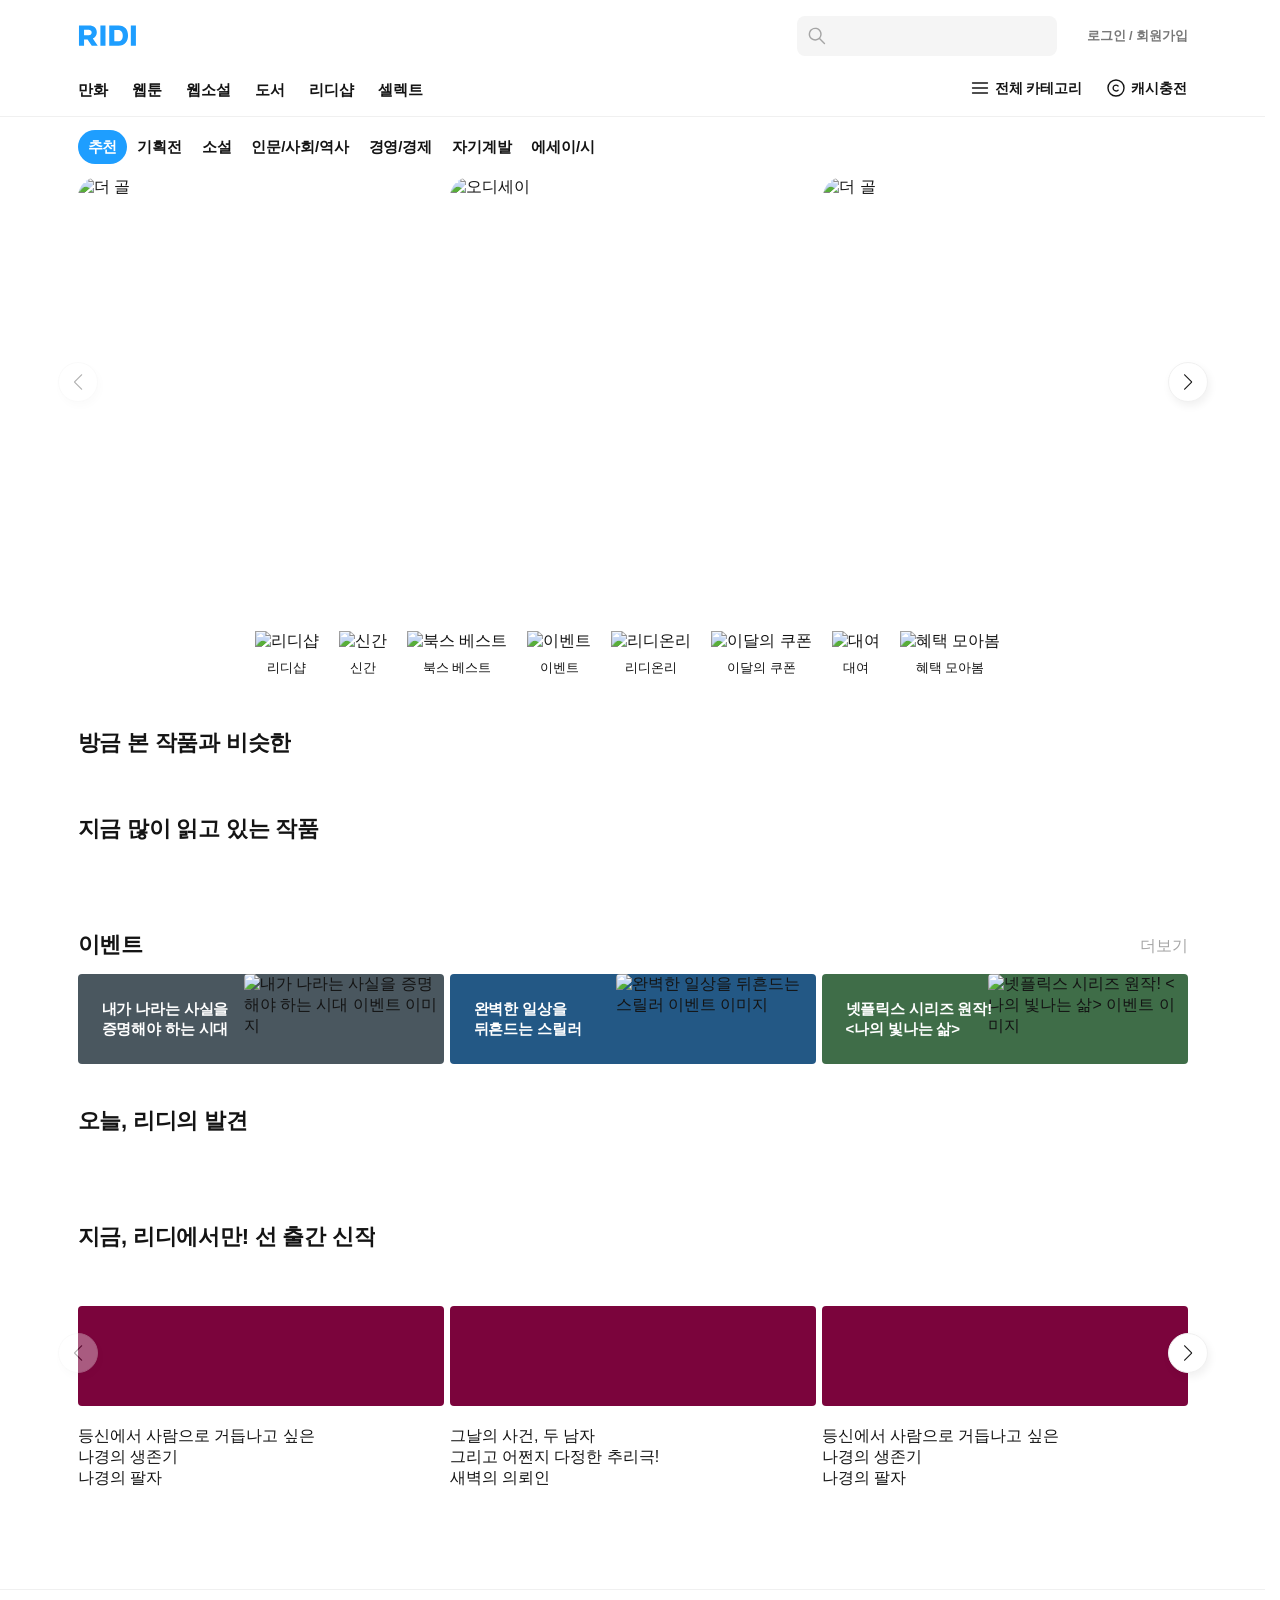
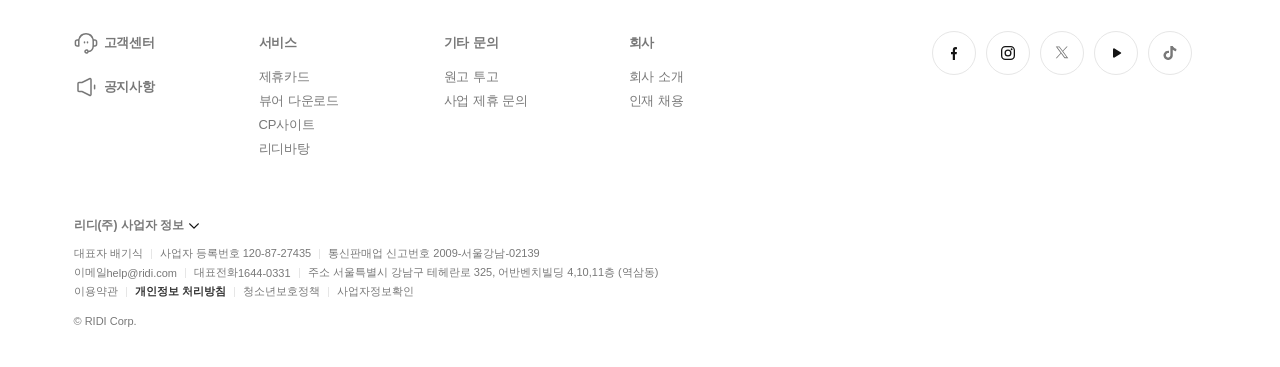
==== index.html @ a83e7764 "0903 - 미니 프로젝트 진행중" ====
<!DOCTYPE html>
<html lang="en">
<head>
    <meta charset="UTF-8">
    <meta name="viewport" content="width=device-width, initial-scale=1.0">
    <title>리디북스</title>

    <link rel="stylesheet" href="./css/common.css">
    <link rel="stylesheet" href="./css/reset.css">
    <link rel="stylesheet" href="./css/main.css">   
    <!-- Swiper CSS -->
    <link rel="stylesheet" href="https://cdn.jsdelivr.net/npm/swiper@11/swiper-bundle.min.css" />
</head>
<body>
    <a href="#main" class="skip-nav">본문 바로가기</a>
    <div id="main" class="wrap">         
        <div>
            <header>
                <div class="header-top">
                    <a href="/" class="logo">
                        <svg xmlns="http://www.w3.org/2000/svg" fill="none" viewBox="0 0 66 25" class="fig-1so0vu4"><path fill="#1E9EFF" d="M20.29 8.281v.063c0 3.306-1.612 5.8-4.546 7.08l5.608 8.155h-6.8l-4.778-7.097H5.787v7.102H0V.52h11.444c5.457 0 8.846 2.974 8.846 7.76m-9.167 3.454c2.076 0 3.317-1.45 3.317-3.138v-.062c0-2.258-1.853-3.17-3.411-3.17H5.787v6.37zM24.37.52h5.786v23.063h-5.786zm20.668 0H34.39v23.063h10.65c7.117 0 10.73-4.85 10.73-11.53v-.061C55.77 5.343 52.156.52 45.04.52m4.724 11.592c0 3.697-1.63 6.448-5.384 6.448h-4.202V5.54h4.202c3.755 0 5.385 2.774 5.385 6.511zM58.94.52h5.786v23.063H58.94z"></path></svg>    
                    </a>                    
                    <div class="header-right">
                        <div class="header-search">
                            <label>
                                <svg xmlns="http://www.w3.org/2000/svg" width="1em" height="1em" fill="currentColor" viewBox="0 0 20 20" class="fig-1i7afuk"><path fill-rule="evenodd" d="M13.28 8.18a5.1 5.1 0 1 1-10.2 0 5.1 5.1 0 0 1 10.2 0m-1.031 5.069a6.5 6.5 0 1 1 .991-.989l4.695 4.695a.7.7 0 1 1-.99.99z"></path></svg>

                                <input type="search">

                                <!-- X 버튼 -->
                                <button type="button" class="search-clear" aria-label="지우기">
                                    <svg xmlns="http://www.w3.org/2000/svg"
                                        width="1em"
                                        height="1em"
                                        fill="none"
                                        viewBox="0 0 16 16"
                                        aria-hidden="true">
                                        <path fill="currentColor"
                                            fill-rule="evenodd"
                                            d="M16 8A8 8 0 1 1 0 8a8 8 0 0 1 16 0M5.076 5.076a.6.6 0 0 1 .848 0L8 7.15l2.076-2.075a.6.6 0 0 1 .848.848L8.85 8l2.075 2.076a.6.6 0 0 1-.848.848L8 8.85l-2.076 2.075a.6.6 0 1 1-.848-.848L7.15 8 5.076 5.924a.6.6 0 0 1 0-.848"
                                            clip-rule="evenodd">
                                        </path>
                                    </svg>
                                </button>

                                <button type="button">검색</button>
                            </label>
                        </div>

                        <div class="header-join">
                            <a href="">로그인 / 회원가입</a>
                        </div>
                    </div>
                </div>
                <div class="header-bottom">
                    <nav>
                        <ul>
                            <li>
                                <a href="#">만화</a>
                            </li>
                            <li>
                                <a href="#">웹툰</a>
                            </li>
                            <li>
                                <a href="#">웹소설</a>
                            </li>
                            <li>
                                <a href="#">도서</a>
                            </li>
                            <li>
                                <a href="#">리디샵</a>
                            </li>
                            <li>
                                <a href="#">셀렉트</a>
                            </li>
                        </ul>
                    </nav>
                    <div>
                        <ul>
                            <li>
                                <a href="#">
                                    <svg xmlns="http://www.w3.org/2000/svg" width="1em" height="1em" fill="none" viewBox="0 0 24 24" class="fig-zt3wi2"><path stroke="currentColor" stroke-linecap="round" stroke-linejoin="round" stroke-width="1.3" d="M4.5 7h15M4.5 12h15M4.5 17h15"></path></svg>
                                    <span>전체 카테고리</span>
                                </a>
                            </li>
                            <li>
                                <a href="#">
                                    <svg xmlns="http://www.w3.org/2000/svg" width="1em" height="1em" fill="none" viewBox="0 0 24 24" aria-label="리디 캐시 충전" class="fig-jdb16z"><circle cx="12" cy="12" r="8" stroke="currentColor" stroke-width="1.4"></circle><path fill="currentColor" d="M9.75 12.1a2.28 2.28 0 0 1 2.292-2.267c.626 0 1.192.248 1.605.65a.65.65 0 1 0 .906-.933 3.6 3.6 0 0 0-2.511-1.017c-1.979 0-3.592 1.592-3.592 3.567s1.614 3.567 3.592 3.567c.976 0 1.862-.387 2.51-1.015a.65.65 0 1 0-.906-.933 2.3 2.3 0 0 1-1.604.648A2.28 2.28 0 0 1 9.75 12.1"></path></svg>
                                    <span>캐시충전</span>
                                </a>
                            </li>
                        </ul>
                    </div>
                </div>
            </header>
            <hr class="line">
            <div class="tab-menu">
                <div>
                    <ul>
                        <li>
                            <a href="#" class="on">추천</a>
                        </li>
                        <li>
                            <a href="#">기획전</a>
                        </li>
                        <li>
                            <a href="#">소설</a>
                        </li>
                        <li>
                            <a href="#">인문/사회/역사</a>
                        </li>
                        <li>
                            <a href="#">경영/경제</a>
                        </li>
                        <li>
                            <a href="#">자기계발</a>
                        </li>
                        <li>
                            <a href="#">에세이/시</a>
                        </li>
                    </ul>
                </div>
            </div>
        </div>  
        
        <div class="main-swiper">
            <div class="main-swiper__container swiper">
                <div class="main-swiper__wrapper swiper-wrapper">
                    <div class="main-swiper__slide swiper-slide">                        
                        <a href="#">
                            <img class="main-swiper__thumbnail" src="//active.ridibooks.com/ridibooks_banner/27756d26-fe99-4f16-80d7-eccf3130651a.jpg" alt="더 골">
                            <div>
                                <h3 class="main-swiper__title">&lt;더 골&gt; 전권 50년 대여 세트</h3>
                                <p class="main-swiper__description">개정판 출간 기념 할인전</p>
                            </div>                                                    
                        </a>                        
                    </div>
                    <div class="main-swiper__slide swiper-slide">                        
                        <a href="#">
                            <img class="main-swiper__thumbnail" src="//active.ridibooks.com/ridibooks_banner/adad7bf9-34ce-458b-bf8e-214b26d3a463.jpg" alt="오디세이">
                            <div>
                                <h3 class="main-swiper__title">'오디세이' 개봉 기념 <br> 고전 특가 대여전</h3>
                                <p class="main-swiper__description">추가 할인 쿠폰 + 리뷰 전원 포인트</p>
                            </div>                                                    
                        </a>                        
                    </div>
                    <div class="main-swiper__slide swiper-slide">                        
                        <a href="#">
                            <img class="main-swiper__thumbnail" src="//active.ridibooks.com/ridibooks_banner/f3c57264-1a45-4e75-afaa-e1715ea1c854.jpg" alt="더 골">
                            <div>
                                <h3 class="main-swiper__title">&lt;더 골&gt; 전권 50년 대여 세트</h3>
                                <p class="main-swiper__description">개정판 출간 기념 할인전</p>
                            </div>                                                    
                        </a>                        
                    </div>
                    <div class="main-swiper__slide swiper-slide">                        
                        <a href="#">
                            <img class="main-swiper__thumbnail" src="//active.ridibooks.com/ridibooks_banner/27756d26-fe99-4f16-80d7-eccf3130651a.jpg" alt="더 골">
                            <div>
                                <h3 class="main-swiper__title">&lt;더 골&gt; 전권 50년 대여 세트</h3>
                                <p class="main-swiper__description">개정판 출간 기념 할인전</p>
                            </div>                                                    
                        </a>                        
                    </div>
                </div>                
            </div>    
            <button class="main-swiper__button-prev swiper-button-prev"></button>
            <button class="main-swiper__button-next swiper-button-next"></button>                    
        </div>

        <div class="main-icon-banner">
            <div>
                <ul>
                    <li>
                        <a href="#">
                            <img alt="리디샵" src="//active.ridibooks.com/ridibooks_banner/7a93aff9-613f-4ac8-ae01-1db074a75310.png" loading="eager">
                        </a>
                        <span>리디샵</span>
                    </li>
                    <li>
                        <a href="#">
                            <img alt="신간" src="https://active.ridibooks.com/quick-menu/light/new.d0c590b8b2fe4f364eadecb600491294.png" loading="eager">
                        </a>
                        <span>신간</span>
                    </li>
                    <li>
                        <a href="#">
                            <img alt="북스 베스트" src="https://active.ridibooks.com/quick-menu/light/bestseller.d954cea8b85b182e7cfbffdb9519bb07.png" loading="eager">
                        </a>
                        <span>북스 베스트</span>
                    </li>
                    <li>
                        <a href="#">
                            <img alt="이벤트" src="https://active.ridibooks.com/quick-menu/light/event.895183ca4353ae354bca3f5e896cec55.png" loading="eager">
                        </a>
                        <span>이벤트</span>
                    </li>
                    <li>
                        <a href="#">
                            <img alt="리디온리" src="https://active.ridibooks.com/quick-menu/light/only.7d71bce5c941b4fcb325ffac8ae50410.png" loading="eager">
                        </a>
                        <span>리디온리</span>
                    </li>
                    <li>
                        <a href="#">
                            <img alt="이달의 쿠폰" src="https://active.ridibooks.com/quick-menu/light/coupon.3934aadf872c47ffcc59586ce12c6c34.png" loading="eager">
                        </a>
                        <span>이달의 쿠폰</span>
                    </li>
                    <li>
                        <a href="#">
                            <img alt="대여" src="https://active.ridibooks.com/quick-menu/light/rent.f61ca0abf4a6d0d5eb18fc65f3f3902b.png" loading="eager">
                        </a>
                        <span>대여</span>
                    </li>
                    <li>
                        <a href="#">
                            <img alt="혜택 모아봄" src="https://active.ridibooks.com/quick-menu/light/promotion_map.3199d6755aef129b824783b255e3f1a1.png" loading="eager">
                        </a>
                        <span>혜택 모아봄</span>
                    </li>
                </ul>
            </div>
        </div>
            
        <div class="section-1">
            <div class="heading">
                <h2>방금 본 작품과 비슷한</h2>                     
            </div>            
            <div class="__container swiper">                
                <div class="__wrapper swiper-wrapper">
                    
                </div>                                                
            </div>
            <button type="button" class="swiper-button-prev"></button>
            <button type="button" class="swiper-button-next"></button>
        </div>

        <div class="section-2">
            <div class="heading">
                <h2>지금 많이 읽고 있는 작품</h2>                     
            </div>            
            <div class="__container swiper">                
                <div class="__wrapper swiper-wrapper">
                    
                </div>                                                
            </div>
            <button type="button" class="swiper-button-prev"></button>
            <button type="button" class="swiper-button-next"></button>
        </div>

        <div class="section-3">
            <div class="heading">
                <h2>이벤트</h2>            
                <div>
                    <a href="#">더보기</a>
                </div>       
            </div>            
            <ul>
                <li>
                    <a href="#">
                        <div>
                            <span>내가 나라는 사실을<br>증명해야 하는 시대</span>
                        </div>
                        <img alt="내가 나라는 사실을 증명해야 하는 시대 이벤트 이미지" src="//active.ridibooks.com/ridibooks_banner/67bc0cf4-c14f-42c0-a655-cf66a259849e.png">
                    </a>
                </li>
                <li>
                    <a href="#">
                        <div>
                            <span>완벽한 일상을<br>뒤흔드는 스릴러</span>
                        </div>
                        <img alt="완벽한 일상을 뒤흔드는 스릴러 이벤트 이미지" src="//active.ridibooks.com/ridibooks_banner/23293604-ebe6-4b04-87ec-be446bba9261.png">
                    </a>
                </li>
                <li>
                    <a href="#">
                        <div>
                            <span>넷플릭스 시리즈 원작!<br><나의 빛나는 삶></span>
                        </div>                        
                        <img alt="넷플릭스 시리즈 원작! <나의 빛나는 삶> 이벤트 이미지" src="//active.ridibooks.com/ridibooks_banner/ba7dbd76-5931-4efd-9e79-a43acd1c09be.png">
                    </a>
                </li>
            </ul>
        </div>

        <div class="section-4">
            <div class="heading">
                <h2>오늘, 리디의 발견</h2>                     
            </div>            
            <div class="__container swiper">                
                <div class="__wrapper swiper-wrapper">                    
                </div>                                                
            </div>
            <button type="button" class="swiper-button-prev"></button>
            <button type="button" class="swiper-button-next"></button>
        </div>

        <div class="section-5">
            <div class="heading">
                <h2>지금, 리디에서만! 선 출간 신작</h2>                     
            </div> 
            <div class="__container swiper">                
                <div class="__wrapper swiper-wrapper">                
                    <div class="swiper-slide">
                        <a href="#">
                            <div class="box">
                                <div class="box-thumb">
                                    <img src="https://img.ridicdn.net/cover/1940000551/large" alt="">
                                </div>
                                <div class="box-background"></div>
                            </div>
                            <div>
                                <p>등신에서 사람으로 거듭나고 싶은<br>나경의 생존기</p>
                                <p>나경의 팔자</p>
                            </div>
                        </a>
                    </div>

                    <div class="swiper-slide">
                        <a href="#">
                            <div class="box">
                                <div class="box-thumb">
                                    <img src="https://img.ridicdn.net/cover/1108000078/large" alt="">
                                </div>
                                <div class="box-background"></div>
                            </div>
                            <div>
                                <p>그날의 사건, 두 남자<br>그리고 어쩐지 다정한 추리극!</p>
                                <p>새벽의 의뢰인</p>
                            </div>
                        </a>
                    </div>

                    <div class="swiper-slide">
                        <a href="#">
                            <div class="box">
                                <div class="box-thumb">
                                    <img src="https://img.ridicdn.net/cover/6164000001/large" alt="">
                                </div>
                                <div class="box-background"></div>
                            </div>
                            <div>
                                <p>등신에서 사람으로 거듭나고 싶은<br>나경의 생존기</p>
                                <p>나경의 팔자</p>
                            </div>
                        </a>
                    </div>                    

                    <div class="swiper-slide">
                        <a href="#">
                            <div class="box">
                                <div class="box-thumb">
                                    <img src="https://img.ridicdn.net/cover/4732000003/large" alt="">
                                </div>
                                <div class="box-background"></div>
                            </div>
                            <div>
                                <p>그날의 사건, 두 남자<br>그리고 어쩐지 다정한 추리극!</p>
                                <p>새벽의 의뢰인</p>
                            </div>
                        </a>
                    </div>  

                    <div class="swiper-slide">
                        <a href="#">
                            <div class="box">
                                <div class="box-thumb">
                                    <img src="https://img.ridicdn.net/cover/5578000001/large" alt="">
                                </div>
                                <div class="box-background"></div>
                            </div>
                            <div>
                                <p>죽어 마땅한 사람, 살아 마땅한 사람<br>누가 정할 것인가</p>
                                <p>전환 기관</p>
                            </div>
                        </a>
                    </div>  
                </div>                                                
            </div>
            <button type="button" class="swiper-button-prev"></button>
            <button type="button" class="swiper-button-next"></button>
        </div>
        
        <footer>
            <hr class="line">
            <div class="footer-wrap">                
                <div class="footer-inner">
                    <div class="footer-top">
                        <ul>
                            <li>
                                <a href="#">
                                    <svg xmlns="http://www.w3.org/2000/svg" width="24" height="24" fill="none" viewBox="0 0 24 24" class="fig-1v994a0"><path fill="currentColor" fill-rule="evenodd" d="M12 2.07A7.95 7.95 0 0 0 4.25 8.25h-.85A2.75 2.75 0 0 0 .648 11v2a2.75 2.75 0 0 0 2.75 2.75h1.4a.75.75 0 0 0 .75-.75v-.574l.002-.06V10.02a6.45 6.45 0 0 1 12.9 0v4.943a4.91 4.91 0 0 1-3.829 4.788 2.25 2.25 0 1 0-.012 1.53 6.41 6.41 0 0 0 5.293-5.531h.699a2.75 2.75 0 0 0 2.75-2.75v-2a2.75 2.75 0 0 0-2.75-2.75h-.849a7.95 7.95 0 0 0-7.752-6.18M11.25 11a.75.75 0 0 0-1.5 0v.8a.75.75 0 0 0 1.5 0zm2.25-.75a.75.75 0 0 1 .75.75v.8a.75.75 0 0 1-1.5 0V11a.75.75 0 0 1 .75-.75M11.75 20.5a.75.75 0 1 1 1.5 0 .75.75 0 0 1-1.5 0M3.398 9.75c-.69 0-1.25.56-1.25 1.25v2c0 .69.56 1.25 1.25 1.25h.65v-4.5zM21.852 11c0-.69-.56-1.25-1.25-1.25h-.65v4.5h.65c.69 0 1.25-.56 1.25-1.25z" clip-rule="evenodd"></path></svg>
                                    고객센터
                                </a>
                            </li>
                            <li>
                                <a href="#">
                                    <svg xmlns="http://www.w3.org/2000/svg" width="24" height="24" fill="none" viewBox="0 0 24 24" class="fig-1v994a0"><path fill="currentColor" fill-rule="evenodd" d="M17.75 4.61a1.75 1.75 0 0 0-2.526-1.568L7.734 6.75H5A1.75 1.75 0 0 0 3.25 8.5v7c0 .966.784 1.75 1.75 1.75h2.734l7.49 3.707a1.75 1.75 0 0 0 2.526-1.568zm-1.86-.223a.25.25 0 0 1 .36.224v14.778a.25.25 0 0 1-.36.224l-7.648-3.785-.157-.078H5a.25.25 0 0 1-.25-.25v-7A.25.25 0 0 1 5 8.25h3.085l.157-.078zm5.46 5.914a.75.75 0 0 0-1.5 0v3.4a.75.75 0 0 0 1.5 0z" clip-rule="evenodd"></path></svg>
                                    공지사항
                                </a>
                            </li>
                        </ul>
                        <div>
                            <p>서비스</p>
                            <ul>
                                <li>
                                    <a href="#">제휴카드</a>
                                </li>
                                <li>
                                    <a href="#">뷰어 다운로드</a>
                                </li>
                                <li>
                                    <a href="#">CP사이트</a>
                                </li>
                                <li>
                                    <a href="#">리디바탕</a>
                                </li>
                            </ul>
                        </div>
                        
                        <div>
                            <p>기타 문의</p>
                            <ul>
                                <li>
                                    <a href="#">원고 투고</a>
                                </li>
                                <li>
                                    <a href="#">사업 제휴 문의</a>
                                </li>                            
                            </ul>
                        </div>

                        <div>
                            <p>회사</p>
                            <ul>
                                <li>
                                    <a href="#">회사 소개</a>
                                </li>
                                <li>
                                    <a href="#">인재 채용</a>
                                </li>                            
                            </ul>
                        </div>
                    </div>   
                    
                    <div class="footer-company">
                        <button type="button" class="info-toggle-btn" aria-expanded="true">
                        리디(주) 사업자 정보
                        <span class="icon-arrow" aria-hidden="true">
                            <svg width="1em" height="1em" viewBox="0 0 9 9" fill="none" xmlns="http://www.w3.org/2000/svg">
                            <path fill-rule="evenodd" clip-rule="evenodd" d="M2.53375 0.920861C2.33849 1.11612 2.33849 1.43271 2.53375 1.62797L5.4052 4.49941L2.53375 7.37086C2.33849 7.56612 2.33849 7.88271 2.53375 8.07797C2.72901 8.27323 3.0456 8.27323 3.24086 8.07797L6.46586 4.85297C6.55963 4.7592 6.6123 4.63202 6.6123 4.49941C6.6123 4.36681 6.55963 4.23963 6.46586 4.14586L3.24086 0.920861C3.0456 0.725599 2.72901 0.725599 2.53375 0.920861Z" fill="currentColor"/>
                            </svg>
                        </span>
                        </button>

                        <div class="info-content">
                        <ul class="info-list">
                            <li>대표자 배기식</li>
                            <li>사업자 등록번호 120-87-27435</li>
                            <li>통신판매업 신고번호 2009-서울강남-02139</li>
                        </ul>

                        <ul class="info-list">
                            <li>이메일 <a href="mailto:help@ridi.com">help@ridi.com</a></li>
                            <li>대표전화 <a href="tel:1644-0331">1644-0331</a></li>
                            <li>주소 서울특별시 강남구 테헤란로 325, 어반벤치빌딩 4,10,11층 (역삼동)</li>
                        </ul>

                        <ul class="info-links">
                            <li><a href="#">이용약관</a></li>
                            <li><a href="#" class="privacy-link">개인정보 처리방침</a></li>
                            <li><a href="#">청소년보호정책</a></li>
                            <li><a href="#" target="_blank" rel="noopener noreferrer">사업자정보확인</a></li>
                        </ul>
                        </div>

                        <p class="copyright">&copy; RIDI Corp.</p>
                    </div>
                </div>

                <div class="footer-sns">
                    <ul>
                        <li>
                            <a href="#">
                                <svg xmlns="http://www.w3.org/2000/svg" width="24" height="24" fill="none" viewBox="0 0 24 24"><path fill="currentColor" d="m14.61 13.253.31-2.33H12.97V9.41c0-.64.282-1.264 1.15-1.264H15v-1.98A9 9 0 0 0 13.439 6c-1.605 0-2.646 1.123-2.646 3.144v1.78H9v2.329h1.793V18.9c.723.133 1.46.133 2.183 0v-5.647z"></path></svg>
                                <span class="sr-only">페이스북</span>
                            </a>
                        </li>
                        <li>
                            <a href="#">
                                <svg xmlns="http://www.w3.org/2000/svg" width="24" height="24" fill="none" viewBox="0 0 24 24"><path fill="currentColor" fill-rule="evenodd" d="M14.687 6.3H9.314A3.013 3.013 0 0 0 6.3 9.313v5.373A3.013 3.013 0 0 0 9.314 17.7h5.373a3.013 3.013 0 0 0 3.013-3.012V9.313A3.01 3.01 0 0 0 14.687 6.3m0-1.3H9.314A4.314 4.314 0 0 0 5 9.313v5.373A4.313 4.313 0 0 0 9.314 19h5.373A4.31 4.31 0 0 0 19 14.688V9.313A4.31 4.31 0 0 0 14.687 5m1.871 3.28a.937.937 0 1 1-1.874-.002.937.937 0 0 1 1.874.001M14.2 12a2.2 2.2 0 1 1-4.4 0 2.2 2.2 0 0 1 4.4 0m1.3 0a3.5 3.5 0 1 1-7 0 3.5 3.5 0 0 1 7 0" clip-rule="evenodd"></path></svg>
                                <span class="sr-only">인스타그램</span>
                            </a>
                        </li>
                        <li>
                            <a href="#">
                                <svg xmlns="http://www.w3.org/2000/svg" width="24" height="24" fill="none" viewBox="0 0 24 24"><path fill="#787878" d="m5.776 5.5 4.83 6.43-4.856 5.237h1.092l4.254-4.583 3.433 4.583h3.721l-5.101-6.796L17.674 5.5h-1.092l-3.923 4.217L9.497 5.5zm1.607.802h1.713l7.547 10.063H14.93z"></path></svg>
                                <span class="sr-only">트위터</span>
                            </a>
                        </li>
                        <li>
                            <a href="#">
                                <svg xmlns="http://www.w3.org/2000/svg" width="24" height="24" fill="none" viewBox="0 0 24 24"><path fill="currentColor" d="M10.521 16.57A1 1 0 0 1 9 15.717V8.283a1 1 0 0 1 1.521-.853l6.083 3.717a1 1 0 0 1 0 1.706z"></path></svg>
                                <span class="sr-only">유튜브</span>
                            </a>
                        </li>
                        <li>
                            <a href="#">
                                <svg xmlns="http://www.w3.org/2000/svg" width="24" height="24" fill="none" viewBox="0 0 24 24"><path fill="#787878" d="M12.372 5h2.41s1.113 2.656 3.718 2.911l-.46 2.35s-1.838-.052-3.268-1.533v5.822s0 1.226-.664 2.247c0 0-1.073 1.941-3.473 2.145 0 0-1.736.205-3.268-.919 0 0-1.635-1.021-1.839-3.268 0 0-.357-2.094 1.481-3.83 0 0 1.226-1.43 3.984-1.226v2.4h-.767s-1.532-.102-2.144 1.43c0 0-.562 1.48.663 2.502 0 0 .92.817 2.146.409 0 0 1.174-.307 1.43-1.634 0 0 .05-.154.05-.766z"></path></svg>
                                <span class="sr-only">틱톡</span>
                            </a>
                        </li>
                    </ul>
                </div>
            </div>            
        </footer>
    </div>    
</body>
<!-- Swiper JS -->
<script src="https://cdn.jsdelivr.net/npm/swiper@11/swiper-bundle.min.js"></script>
<script src="js/books.js"></script>
<script src="js/main.js"></script>    
</html>
---- css/common.css ----
@charset "utf-8";

@font-face {
    font-family: "Pretendard Variable";
    font-style: normal;
    font-weight: 300 700;
    font-display: swap;
    src: url("https://static.ridicdn.net/web-font/pretendard/PretendardVariable.subset.0.woff2");
}

html {
    scrollbar-gutter: stable;
}

body {
    font-family: "Pretendard Variable", sans-serif;
}

.skip-nav {
    position: absolute;
    top: -100px;
    left: 0;
    z-index: 9999;
}

.skip-nav:focus {
    top: 0;
}

.sr-only {
    position: absolute;
    width: 1px;
    height: 1px;
    padding: 0;
    margin: -1px;
    overflow: hidden;
    clip: rect(0, 0, 0, 0);
    white-space: nowrap;
    border: 0;
}

.line {
    display: block;
    width: 100%;
    height: 1px;
    box-sizing: border-box;
    border: none;
    background: #f0f0f0;
}

/* Header */
header {
    width: 1170px;
    max-width: 1170px;
    margin: 0 auto;
}

/* Footer */
footer {
    position: relative;
    background: #ffffff;
    padding-top: 100px;
}

.footer-wrap {
    display: flex;
    flex-wrap: wrap;
    justify-content: space-between;
    max-width: 1170px;
    margin: 0 auto;
    padding: 41px 26px 20px;
}

.footer-wrap .footer-inner{
    display: flex;
    flex-direction: column;
}

.footer-wrap .footer-inner > .footer-top {
    display: flex;
}

.footer-wrap .footer-inner div > ul {
    min-width: 185px;
}

.footer-wrap .footer-inner > div > ul > li a {
    display: flex;
    align-items: center;
    gap: 6px;
    font-size: 13px;
    font-weight: bold;
    line-height: 16px;
    letter-spacing: -0.01em;
    color: #787878;
}

.footer-wrap .footer-inner > div > ul > li a svg * {
    color: #787878;
}

.footer-wrap .footer-inner > div > ul > li + li {
    margin-top: 20px;
}

.footer-wrap .footer-inner > div > div {
    flex-direction: column;
}

.footer-wrap .footer-inner .footer-top p {
    padding: 4px 0;
    margin-bottom: 12px;
    font-size: 13px;
    font-weight: 700;
    line-height: 16px;
    letter-spacing: -0.01em;
    color: #787878;
}

.footer-wrap .footer-inner .footer-top > div ul li a {
    font-size: 13px;
    line-height: 16px;
    letter-spacing: -0.01em;
    color: #787878;
}

.footer-wrap .footer-inner .footer-top > div ul li + li {
    margin-top: 6px;
}

.footer-wrap .footer-sns ul{
    display: flex;
}

.footer-wrap .footer-sns ul li + li{
    margin-left: 10px;
}

.footer-wrap .footer-sns ul li a{
    width: 44px;
    height: 44px;    
    display: inline-flex;
    justify-content: center;    
    align-items: center;
    border: 1px solid #e6e6e6;
    border-radius: 22px;
}

.footer-company{
    margin-top: 60px;
    margin-bottom: 20px;
}

.footer-company .info-toggle-btn{
    display: flex;
    align-items: center;
    gap: 4px;
    padding: 0;
    border: none;
    background: none;
    font-size: 12px;
    font-weight: 700;
    color: #787878;
    cursor: pointer;
    margin-bottom: 12px;
}

.info-toggle-btn .icon-arrow {
    display: inline-flex;
    align-items: center;
    transform: rotate(90deg);
    transition: transform 0.2s ease;
}

.info-content {
    margin-bottom: 16px;
}

.info-list{
    margin-bottom: 4px;
}

.info-list, .info-links {
    display: flex;
    flex-wrap: wrap;
    align-items: center;
    list-style: none;    
    padding: 0;
}

.info-list li,
.info-links li {
    font-size: 11px;
    color: #787878;
    display: flex;
    align-items: center;
}

.info-list li:not(:last-child)::after,
.info-links li:not(:last-child)::after {
    content: "";
    display: inline-block;
    width: 1px;
    height: 10px;
    background-color: #e6e6e6;
    margin: 0 8px;
}

.info-list a,
.info-links a {
    color: inherit;
    text-decoration: none;
}

.info-list a:hover,
.info-links a:hover {
    text-decoration: underline;
}

.info-links .privacy-link {
    font-weight: 700;
    color: #333;
}

.copyright {
    margin: 0;
    font-size: 11px;
    color: #787878;
}

[class^="section-"] {
    position: relative;
    max-width: 1170px;
    padding-left: 30px;
    padding-right: 30px;
    margin: 40px auto 0px;
}

[class^="section-"]:nth-child(even of [class^="section-"]) {
    padding-bottom: 30px;
}

[class^="section-"] .heading{
    display: flex;
    justify-content: space-between;
    align-items: center;
    padding-top: 4px;
    padding-bottom: 16px;    
}

[class^="section-"] .heading > h2{
    font-size: 22px;
    font-weight: 700;
    letter-spacing: -0.01em;
    color: rgb(20, 20, 20);
    min-width: 0px;
    display: block;
    overflow: hidden;
    text-overflow: ellipsis;
    word-break: keep-all;
    overflow-wrap: break-word;
    white-space: nowrap;
    line-height: 26px;
}

[class^="section-"] .heading a{
    color: rgb(165, 165, 165);
    letter-spacing: -0.01em;
    font-size: 16px;
    font-weight: 500;
    line-height: 19px;
    padding: 6px 0px 0px;
}

[class^="section-"] .product-item .book-info{
    margin-top: 10px;
    padding-right: 10px;
}

[class^="section-"] .product-item .book-title{
    font-size: 16px;
    font-weight: 500;
    line-height: 19px;    
    display: -webkit-box;
    -webkit-line-clamp: 1;
    -webkit-box-orient: vertical;
    overflow: hidden;
    text-overflow: ellipsis;
    overflow-wrap: break-word;
    white-space: normal;
    line-height: 18px;
    color: rgb(20, 20, 20);    
    letter-spacing: -0.01em;
    font-weight: 500;
    word-break: break-all;
}

[class^="section-"] .product-item .book-author{
    margin-top: 6px;
    height: 17px;
    letter-spacing: -0.14px;
    line-height: 17px;
    font-size: 14px;
    color: rgb(120, 120, 120);        
    letter-spacing: -0.01em;
    white-space: nowrap;
    overflow: hidden;
    text-overflow: ellipsis;
    overflow-wrap: break-word;
    width: 100%;    
    display: inline-block !important;
}

[class^="section-"] .product-item-horizontal{
    display: flex;
}
---- css/main.css ----
@charset "utf-8";

.header-top{    
    display: flex;
    align-items: center;
    justify-content: space-between;
    padding: 16px 18px 8px 30px;
}

.logo{
    height: 22px;
}

.logo svg{
    width: 60px;
    height: 22px;
}

.header-top .header-right{
    display: flex;
    align-items: center;
}

.header-top .header-right .header-search {
    width: 260px;
    margin-right: 8px;
    color: #a5a5a5;
    font-size: 20px;
}

.header-top .header-right .header-search label {
    display: flex;
    align-items: center;
    height: 40px;
    padding: 0 10px;
    background: #f5f5f5;    
    border-radius: 8px;
}

.header-search label > svg path{    
    color: #a5a5a5;
    font-size: 20px;
    margin-right: 12px;
    opacity: 1;
}

.header-search input {
    flex: 1;
    min-width: 0;
    margin-left: 6px;
    border: 0;
    outline: 0;
    background: transparent;
    font-size: 14px;
}

.header-search .search-clear {
    display: none;
    align-items: center;
    justify-content: center;
    flex-shrink: 0;
    width: 20px;
    height: 20px;
    padding: 0;
    border: 0;
    background: transparent;
    color: #999;
    cursor: pointer;
}

.header-search .search-clear svg{
    flex: 0 0 auto;
    display: block;
    font-size: 16px;
    margin: 5px;
    color: rgb(120, 120, 120);
}

.header-top .header-right .header-search label > button:not(.search-clear) {
    position: absolute;
    width: 1px;
    height: 1px;
    margin: -1px;
    padding: 0;
    overflow: hidden;
    border: 0;
    clip: rect(0, 0, 0, 0);
}

.header-search input::-webkit-search-cancel-button {
    appearance: none;
}

.header-top .header-right .header-join a{    
    display: block;
    padding: 11px 12px 11px 22px;
    color: #787878;
    font-weight: 600;
    font-size: 13px;    
    letter-spacing: -0.01em;
}

.header-bottom{
    display: flex;
    justify-content: space-between;
    padding: 0 30px 0 18px;
}

.header-bottom nav ul{
    display: flex;
}

.header-bottom nav ul li{    
    font-size: 15px;
    font-weight: 600;
}

.header-bottom nav ul li a{
    display: block;
    padding: 17px 12px;
    line-height: 18px;
    color: #141414;    
}

.header-bottom nav ul li a:hover{
    opacity: .4;
}

.header-bottom div ul{
    display: flex;
    gap: 20px;
}

.header-bottom div ul li a{    
    display: flex;
    align-items: center;
    margin: 12px 1px 12px 0;
    font-size: 14px;
    font-weight: 600;
}

.header-bottom div ul li a svg {
    width: 24px;
    height: 24px;
    flex-shrink: 0;
    margin-right: 3px;
}

.header-bottom div ul li a span{
    height: 24px;
    line-height: 24px;
}

.tab-menu{
    width: 1170px;    
    max-width: 1170px;    
    margin: 0 auto;    
}

.tab-menu ul{
    display: flex;    
    padding: 13px 30px;
    overflow-x: auto;
    white-space: nowrap;
}

.tab-menu ul li a{
    display: inline-block;
    padding: 7px 10px 8px;
    border-radius: 99px;
    color: #141414;
    font-size: 15px;
    font-weight: 600;
    line-height: 19px;
    letter-spacing: -0.01em;
    -webkit-transition: all 0.2s ease-in-out;
    transition: all 0.2s ease-in-out
}

.tab-menu ul li a.on{
    background: #1E9EFF;
    color: #ffffff;
    cursor: default;
    font-weight: 700;
    pointer-events: none;
    touch-action: none;
    -webkit-tap-highlight-color: transparent;
}

/* 메인 슬라이더 */
.main-swiper{
    position: relative;
    width: 1170px;    
    max-width: 1170px;    
    margin: 0 auto;    
    padding-left: 30px;
    padding-right: 30px;
}

.main-swiper .swiper-slide{
    width: 364px;
    height: 414px;
}

.main-swiper .swiper-slide .main-swiper__thumbnail{
    position: absolute;
    inset: 0;
    display: block;
    border-radius: 20px;
    width: 100%;
    height: 100%;
    object-fit: cover;
    object-position: center;
    pointer-events: none;
    width: 100%;
}

.main-swiper .swiper-slide a{
    position: relative;
    display: block;
    width: 100%;
    height: 100%;
}

.main-swiper .swiper-slide a div{
    position: absolute;
    width: 100%;
    text-align: center;
    bottom: 36px;
    display: flex;
    justify-content: center;
    flex-direction: column;    
}

.main-swiper .swiper-slide .main-swiper__title{
    font-size: 22px;    
    line-height: 32px;
    color: #fff;
    margin-bottom: 4px;
}

.main-swiper .swiper-slide .main-swiper__description{    
    font-size: 16px;
    opacity: .8;
    line-height: 24px;
    color: #fff;
}

/* 1. 화살표 폰트 크기 초기화 (:after 전체 공통 처리) */
[class*="swiper-button"]:after {
    font-size: inherit !important;
}

/* 2. 섹션별 Swiper 이전/다음 버튼 공통 스타일 */
:where(.main-swiper, .section-1, .section-2, .section-4, .section-5) :where([class*="swiper-button-"]) {
    position: absolute;
    top: 50%;
    width: 40px !important;
    height: 40px !important;
    border-radius: 50%;
    border: 1px solid #f0f0f0;
    background: #ffffff;
    box-shadow: 2px 4px 8px rgba(0, 0, 0, 0.06);
    color: #141414 !important;
    font-size: 16px;
    cursor: pointer;
    pointer-events: auto;
}

/* 아이콘 배너 */
.main-icon-banner{
    max-width: 1170px;
    padding-left: 30px;
    padding-right: 30px;
    margin: 0 auto;
    margin-top: 30px;
}

.main-icon-banner ul{
    display: flex;
    justify-content: center;    
}

.main-icon-banner ul li{
    margin: 10px;
}

.main-icon-banner ul li:first-child{
    margin-left: 0;
}

.main-icon-banner ul li img{
    width: 70px;
}

.main-icon-banner ul li span{
    display: block;
    font-weight: 500;
    font-size: 13px;
    line-height: 16px;
    text-align: center;
    word-break: keep-all;
    color: #141414;
    margin-top: 8px;
    text-align: center;
}

.ridi-book-link {
    display: block;
    width: 100%;
    aspect-ratio: 1 / 1.47; 
    overflow: hidden;
    border-radius: 4px;
    background-color: #f2f4f5;
    box-shadow: 0 2px 8px rgba(0, 0, 0, 0.1);
}

.ridi-book-link img {
    width: 100%;
    height: 100%;
    object-fit: cover;
    display: block;
}

/* section-2 */
.section-2 .book-grid-list {
    display: grid;    
    grid-template-rows: repeat(3, auto);
    grid-template-columns: repeat(3, 1fr);    
    grid-auto-flow: column; 
    gap: 6px;
    list-style: none;
    padding: 0;
    margin: 0;
}

.section-2 .book-grid-list .ridi-book-link{
    min-width: 80px;
    width: 80px;
}

.section-2 .book-grid-list .num{
    min-width: 80px;
    width: 80px;
    display: flex;
    -webkit-box-align: center;
    align-items: center;
    -webkit-box-pack: center;
    justify-content: center;
    font-weight: 500;
    font-size: 18px;
    line-height: 21px;
    letter-spacing: -0.01em;
    color: rgb(20, 20, 20);
}

.section-2 .book-grid-list .book-info{
    margin-top: 0px;
    padding-right: 0px;
    display: flex;
    flex-direction: column;
    -webkit-box-pack: center;
    justify-content: center;
    min-width: 0px;
    width: 184px;
}

.section-2 .book-grid-list .book-info .book-title a{
    font-size: 16px;
    font-weight: 500;
    line-height: 19px;    
    display: -webkit-box;
    -webkit-line-clamp: 1;
    -webkit-box-orient: vertical;    
    overflow: hidden;
    text-overflow: ellipsis;
    overflow-wrap: break-word;
}

.section-2 .book-grid-list .book-info .book-author{
    margin-top: 6px;
    height: 17px;
    letter-spacing: -0.14px;
    line-height: 17px;    
    overflow-wrap: break-word;
    flex: 0 1 auto;
    width: max-content;
    max-width: 100%;
    min-width: 0px;
    display: block;
    overflow: hidden;
    text-overflow: ellipsis;
    white-space: nowrap;
}

.section-2 .book-grid-list .book-info .book-author a{
    font-size: 14px;
    color: rgb(120, 120, 120);
}

/* 이벤트 */
.section-3 ul{
    position: relative;
    display: flex;
    width: 100%;
    gap: 6px;    
    height: 90px;
}

.section-3 ul li{    
    position: relative;
    top: 0;
    left: 0;
    width: 100%;
    width: 33.3333%;
    border-radius: 4px;
}

.section-3 ul li:nth-child(1){
    background-color: rgb(74, 87, 95);
}

.section-3 ul li:nth-child(2){
    background-color: rgb(35, 88, 133);
}

.section-3 ul li:nth-child(3){
    background-color: rgb(63, 109, 72);
}

.section-3 ul li a{
    display: flex;
    flex-direction: row;
    width: 100%;
    height: 100%;
    border-radius: 4px;
}

.section-3 ul li div{
    position: absolute;
    left: 24px;
    top: 50%;
    transform: translateY(-50%);
}

.section-3 ul li span{
    max-width: 200px;
    color: rgb(255, 255, 255);
    font-size: 15px;
    font-weight: 600;
    letter-spacing: -0.01em;
    display: -webkit-box;
    -webkit-line-clamp: 2;
    -webkit-box-orient: vertical;
    overflow: hidden;
    text-overflow: ellipsis;
    overflow-wrap: break-word;
    line-height: 20px;
    white-space: pre-line;
    word-break: normal;
}

.section-3 ul li img{
    width: 200px;
    border-radius: 4px;
    display: block;
    margin-left: auto;
}

.section-5 .box{
    position: relative;
    height: 140px;
    margin-bottom: 20px;
    overflow: hidden;
}

.section-5 .box-thumb{
    position: absolute;
    left: 50%;
    transform: translateX(-50%);
    z-index: 1;
}

.section-5 .box-thumb img{
    height: 150px;
    border-radius: 4px;
    object-fit: cover;
    display: block;
}

.section-5 .box-background{
    width: 100%;
    height: 100px;
    position: absolute;
    bottom: 0px;
    left: 50%;
    border-radius: 4px;
    overflow: hidden;
    transform: translate(-50%, 0px);
    background-color: rgb(123, 4, 60);
    z-index: 0;
}
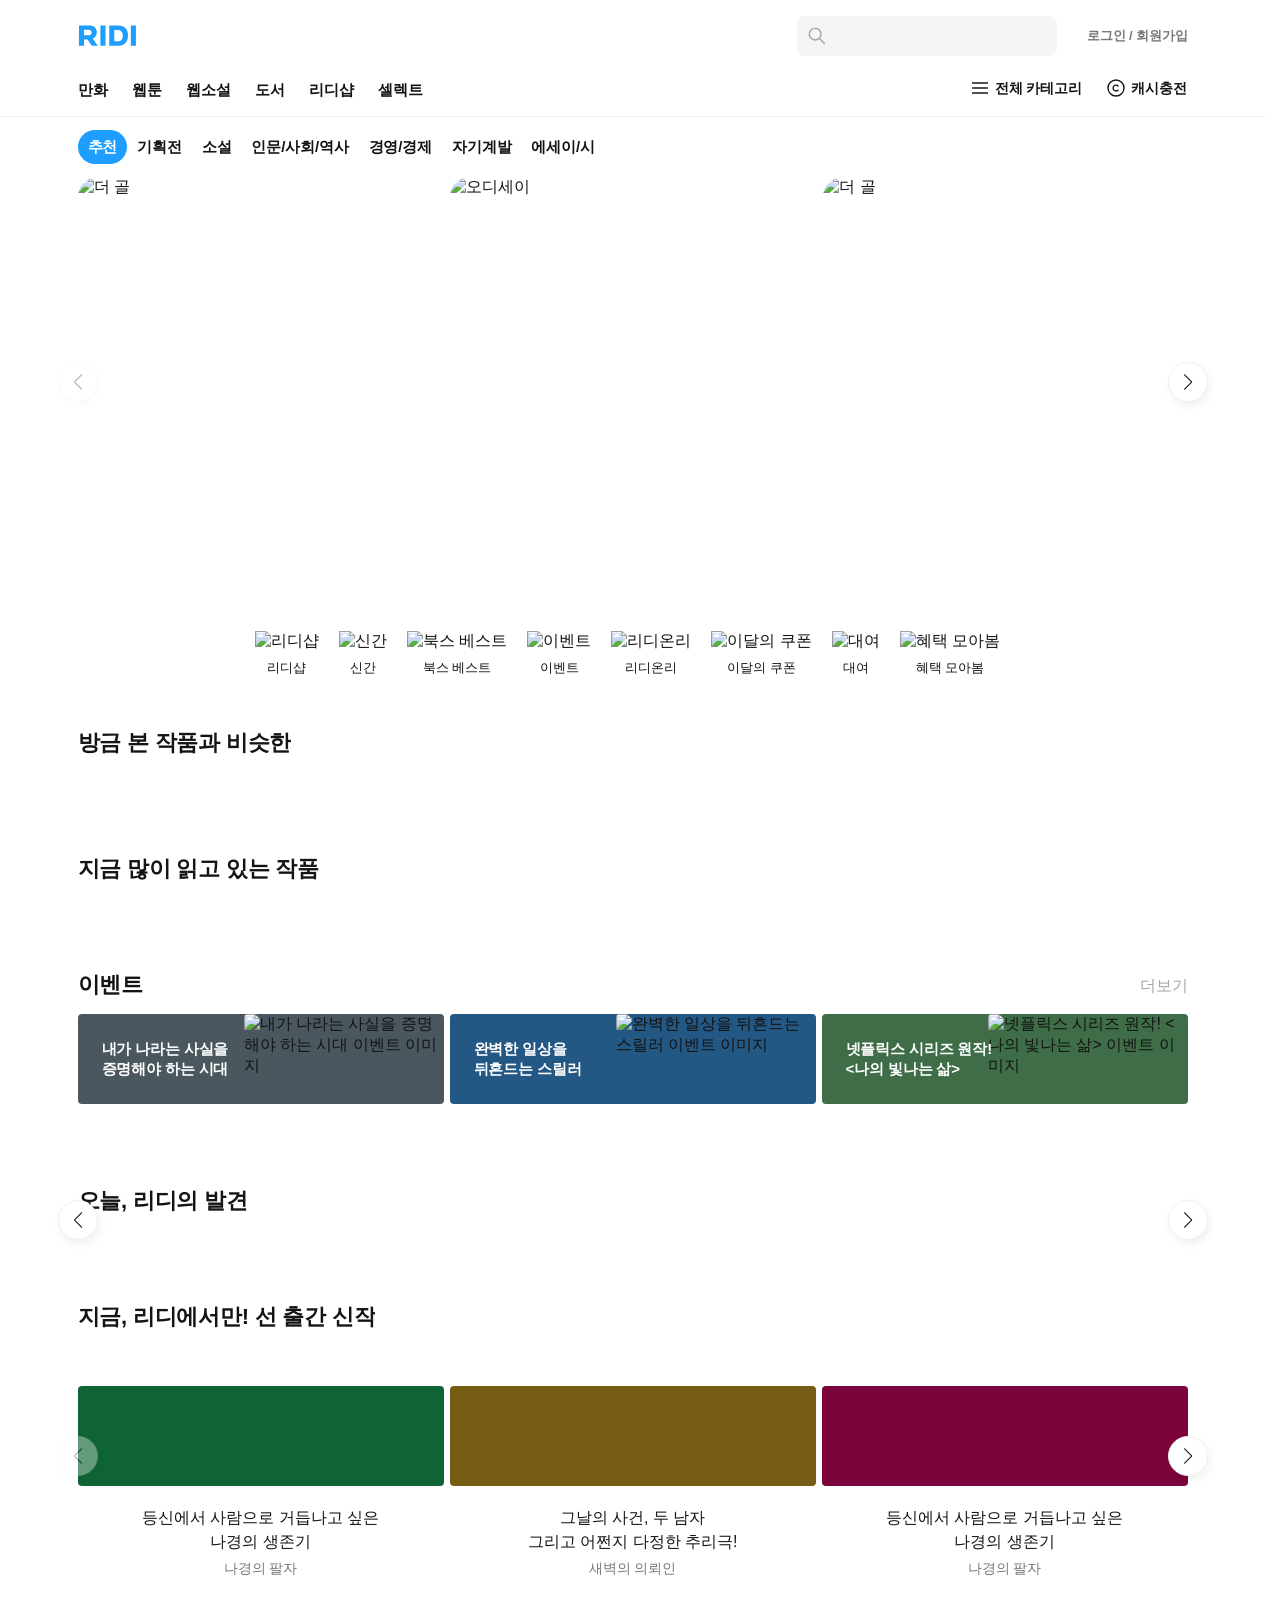
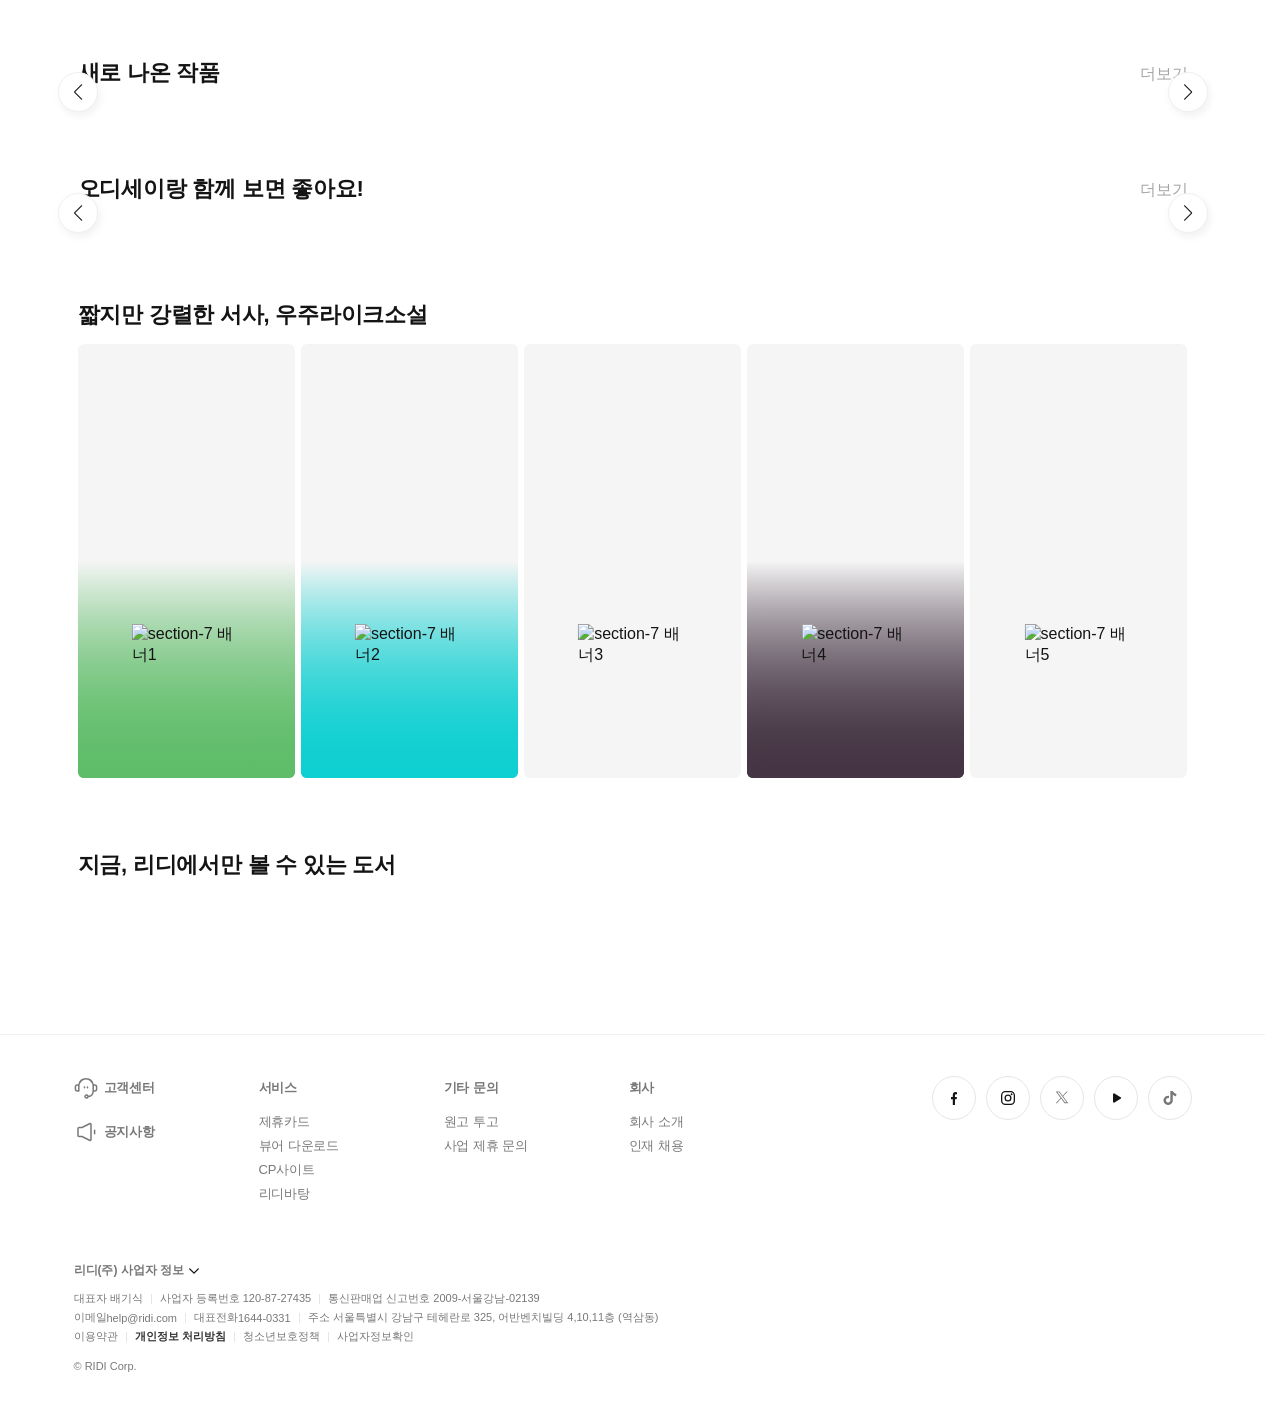
==== commit 7968d5c4: "0907 미니 프로젝트 진행중" ====
--- a/index.html
+++ b/index.html
@@ -310,9 +310,9 @@
                                 </div>
                                 <div class="box-background"></div>
                             </div>
-                            <div>
+                            <div class="box-title">
                                 <p>등신에서 사람으로 거듭나고 싶은<br>나경의 생존기</p>
-                                <p>나경의 팔자</p>
+                                <span>나경의 팔자</span>
                             </div>
                         </a>
                     </div>
@@ -325,9 +325,9 @@
                                 </div>
                                 <div class="box-background"></div>
                             </div>
-                            <div>
+                            <div class="box-title">
                                 <p>그날의 사건, 두 남자<br>그리고 어쩐지 다정한 추리극!</p>
-                                <p>새벽의 의뢰인</p>
+                                <span>새벽의 의뢰인</span>
                             </div>
                         </a>
                     </div>
@@ -340,9 +340,9 @@
                                 </div>
                                 <div class="box-background"></div>
                             </div>
-                            <div>
+                            <div class="box-title">
                                 <p>등신에서 사람으로 거듭나고 싶은<br>나경의 생존기</p>
-                                <p>나경의 팔자</p>
+                                <span>나경의 팔자</span>
                             </div>
                         </a>
                     </div>                    
@@ -355,9 +355,9 @@
                                 </div>
                                 <div class="box-background"></div>
                             </div>
-                            <div>
+                            <div class="box-title">
                                 <p>그날의 사건, 두 남자<br>그리고 어쩐지 다정한 추리극!</p>
-                                <p>새벽의 의뢰인</p>
+                                <span>새벽의 의뢰인</span>
                             </div>
                         </a>
                     </div>  
@@ -370,9 +370,9 @@
                                 </div>
                                 <div class="box-background"></div>
                             </div>
-                            <div>
+                            <div class="box-title">
                                 <p>죽어 마땅한 사람, 살아 마땅한 사람<br>누가 정할 것인가</p>
-                                <p>전환 기관</p>
+                                <span>전환 기관</span>
                             </div>
                         </a>
                     </div>  
@@ -380,6 +380,88 @@
             </div>
             <button type="button" class="swiper-button-prev"></button>
             <button type="button" class="swiper-button-next"></button>
+        </div>
+
+        <div class="section-6">
+            <div class="heading">
+                <h2>새로 나온 작품</h2>            
+                <div>
+                    <a href="#">더보기</a>
+                </div>       
+            </div>     
+            <div class="__container swiper">                
+                <div class="__wrapper swiper-wrapper">                    
+                </div>                                                
+            </div>
+            <button type="button" class="swiper-button-prev"></button>
+            <button type="button" class="swiper-button-next"></button>       
+        </div>
+
+        <div class="section-7">
+            <div class="heading">
+                <h2>오디세이랑 함께 보면 좋아요!</h2>            
+                <div>
+                    <a href="#">더보기</a>
+                </div>       
+            </div>   
+            <div class="__container swiper">                
+                <div class="__wrapper swiper-wrapper">                    
+                </div>                                                
+            </div>
+            <button type="button" class="swiper-button-prev"></button>
+            <button type="button" class="swiper-button-next"></button>      
+        </div>
+
+        <div class="section-7">
+            <div class="heading">
+                <h2>짧지만 강렬한 서사, 우주라이크소설</h2>                                     
+            </div> 
+            <div class="container">
+                <ul>
+                    <li>
+                        <a href="#">
+                            <div class="cover"></div>
+                            <img src="https://active.ridibooks.com/ridibooks_banner/3dfb0f48-3d81-4730-b066-2077774e7c2c.png" alt="section-7 배너1">
+                        </a>
+                    </li>
+                    <li>
+                        <a href="#">
+                            <div class="cover"></div>                                
+                            <img src="https://active.ridibooks.com/ridibooks_banner/17ec25f1-10b9-42d6-bbf9-a88ab71931d2.png" alt="section-7 배너2">
+                        </a>
+                    </li>
+                    <li>
+                        <a href="#">
+                            <div class="cover"></div>
+                            <img src="https://active.ridibooks.com/ridibooks_banner/3dfb0f48-3d81-4730-b066-2077774e7c2c.png" alt="section-7 배너3">                            
+                        </a>
+                    </li>
+                    <li>
+                        <a href="#">
+                            <div class="cover"></div>                                                          
+                            <img src="https://active.ridibooks.com/ridibooks_banner/3dfb0f48-3d81-4730-b066-2077774e7c2c.png" alt="section-7 배너4">
+                        </a>
+                    </li>
+                    <li>
+                        <a href="#">
+                            <div class="cover"></div>
+                            <img src="https://active.ridibooks.com/ridibooks_banner/3dfb0f48-3d81-4730-b066-2077774e7c2c.png" alt="section-7 배너5">
+                        </a>
+                    </li>
+                </ul>
+            </div>
+        </div>
+
+        <div class="section-8">            
+            <div class="heading">
+                <h2>지금, 리디에서만 볼 수 있는 도서</h2>                     
+            </div>            
+            <div class="__container swiper">                
+                <div class="__wrapper swiper-wrapper">                    
+                </div>                                                
+            </div>
+            <button type="button" class="swiper-button-prev"></button>
+            <button type="button" class="swiper-button-next"></button>        
         </div>
         
         <footer>
--- a/css/common.css
+++ b/css/common.css
@@ -238,6 +238,10 @@
 
 [class^="section-"]:nth-child(even of [class^="section-"]) {
     padding-bottom: 30px;
+}
+
+[class^="section-"]:nth-child(odd of [class^="section-"]) {
+    padding-bottom: 40px;
 }
 
 [class^="section-"] .heading{
--- a/css/main.css
+++ b/css/main.css
@@ -252,7 +252,7 @@
 }
 
 /* 2. 섹션별 Swiper 이전/다음 버튼 공통 스타일 */
-:where(.main-swiper, .section-1, .section-2, .section-4, .section-5) :where([class*="swiper-button-"]) {
+:where(.main-swiper, .section-1, .section-2, .section-4, .section-5, .section-6, .section-7, .section-8) :where([class*="swiper-button-"]) {
     position: absolute;
     top: 50%;
     width: 40px !important;
@@ -467,6 +467,30 @@
     margin-left: auto;
 }
 
+.section-5 .swiper-wrapper .swiper-slide:nth-child(1) .box-background{
+    background-color: rgb(14, 100, 52);
+}
+
+.section-5 .swiper-wrapper .swiper-slide:nth-child(2) .box-background{
+    background-color: rgb(116, 92, 20);
+}
+
+.section-5 .swiper-wrapper .swiper-slide:nth-child(3) .box-background{
+    background-color: rgb(123, 4, 60);
+}
+
+.section-5 .swiper-wrapper .swiper-slide:nth-child(4) .box-background{
+    background-color: rgb(139, 182, 60);
+}
+
+.section-5 .swiper-wrapper .swiper-slide:nth-child(5) .box-background{
+    background-color: rgb(39, 53, 99);
+}
+
+.section-5 .swiper-wrapper .swiper-slide:nth-child(6) .box-background{
+    background-color: rgb(21, 136, 67);
+}
+
 .section-5 .box{
     position: relative;
     height: 140px;
@@ -499,4 +523,112 @@
     transform: translate(-50%, 0px);
     background-color: rgb(123, 4, 60);
     z-index: 0;
+}
+
+.section-5 .box-title{
+    text-align: center;
+}
+
+.section-5 .box-title p{
+    width: 100%;
+    text-align: center;
+    margin-bottom: 6px;
+    display: -webkit-box;
+    -webkit-line-clamp: 2;
+    -webkit-box-orient: vertical;
+    overflow: hidden;
+    text-overflow: ellipsis;
+    word-break: keep-all;
+    overflow-wrap: break-word;
+    line-height: 1.5rem;
+    white-space: pre-line;
+    font-size: 16px;
+    font-weight: 500;
+    color: rgb(20, 20, 20);
+}
+
+.section-5 .box-title span{
+    width: 100%;
+    font-size: 14px;
+    text-align: center;
+    color: rgb(120, 120, 120);
+    display: block;
+    overflow: hidden;
+    text-overflow: ellipsis;
+    word-break: keep-all;
+    overflow-wrap: break-word;
+    white-space: nowrap;
+    line-height: 16px;
+}
+
+.section-7 .container ul{
+    display: flex;
+    gap: 6px;
+}
+
+.section-7 .container ul li{
+    position: relative;
+    width: 20%;
+}
+
+.section-7 .container ul li a{
+    position: relative;
+    display: block;
+    width: 217px;
+    height: 434px;
+    border-radius: 6px;
+    background-color: rgba(0, 0, 0, 0.04);
+    background-size: cover;
+    overflow: hidden;    
+}
+
+.section-7 .container ul li:nth-child(1) a{
+    background-image: url("//active.ridibooks.com/ridibooks_banner/b8d5ce6b-8c0b-4cd9-abec-0a19398439eb.png");
+}
+
+.section-7 .container ul li:nth-child(2) a{
+    background-image: url("//active.ridibooks.com/ridibooks_banner/75b02236-fc82-4b1d-85de-3a3d56af191b.png");
+}
+
+.section-7 .container ul li:nth-child(3) a{
+    background-image: url("//active.ridibooks.com/ridibooks_banner/c32b3569-8655-4429-994d-2674598ef1e2.png");
+}
+
+.section-7 .container ul li:nth-child(4) a{
+    background-image: url("//active.ridibooks.com/ridibooks_banner/f5c24bc4-ca52-42f2-8ca0-0b15b5b62abe.png");
+}
+
+.section-7 .container ul li:nth-child(5) a{
+    background-image: url("//active.ridibooks.com/ridibooks_banner/af16453d-2c86-4647-a9a8-d0c98943c362.jpg");
+}
+
+.section-7 .container ul li:nth-child(1) a .cover{
+    background-image: linear-gradient(to top, rgb(95, 189, 105), rgba(95, 189, 105, 0)), linear-gradient(to top, rgb(95, 189, 105), rgba(95, 189, 105, 0));
+}
+
+.section-7 .container ul li:nth-child(2) a .cover{
+    background-image: linear-gradient(to top, rgb(14, 207, 209), rgba(14, 207, 209, 0)), linear-gradient(to top, rgb(14, 207, 209), rgba(14, 207, 209, 0));
+}
+
+.section-7 .container ul li:nth-child(4) a .cover{
+    background-image: linear-gradient(to top, rgb(69, 53, 68), rgba(69, 53, 68, 0)), linear-gradient(to top, rgb(69, 53, 68), rgba(69, 53, 68, 0));
+}
+
+.section-7 .container ul li a .cover{
+    position: absolute;
+    left: 0px;
+    bottom: 0px;
+    right: 0px;
+    width: 100%;
+    padding-bottom: 100%;
+}
+
+.section-7 .container ul li a > img{
+    position: absolute;
+    left: 50%;
+    bottom: 28px;
+    transform: translate(-50%);
+    max-width: 180px;
+    height: 126px;
+    object-fit: contain;    
 }
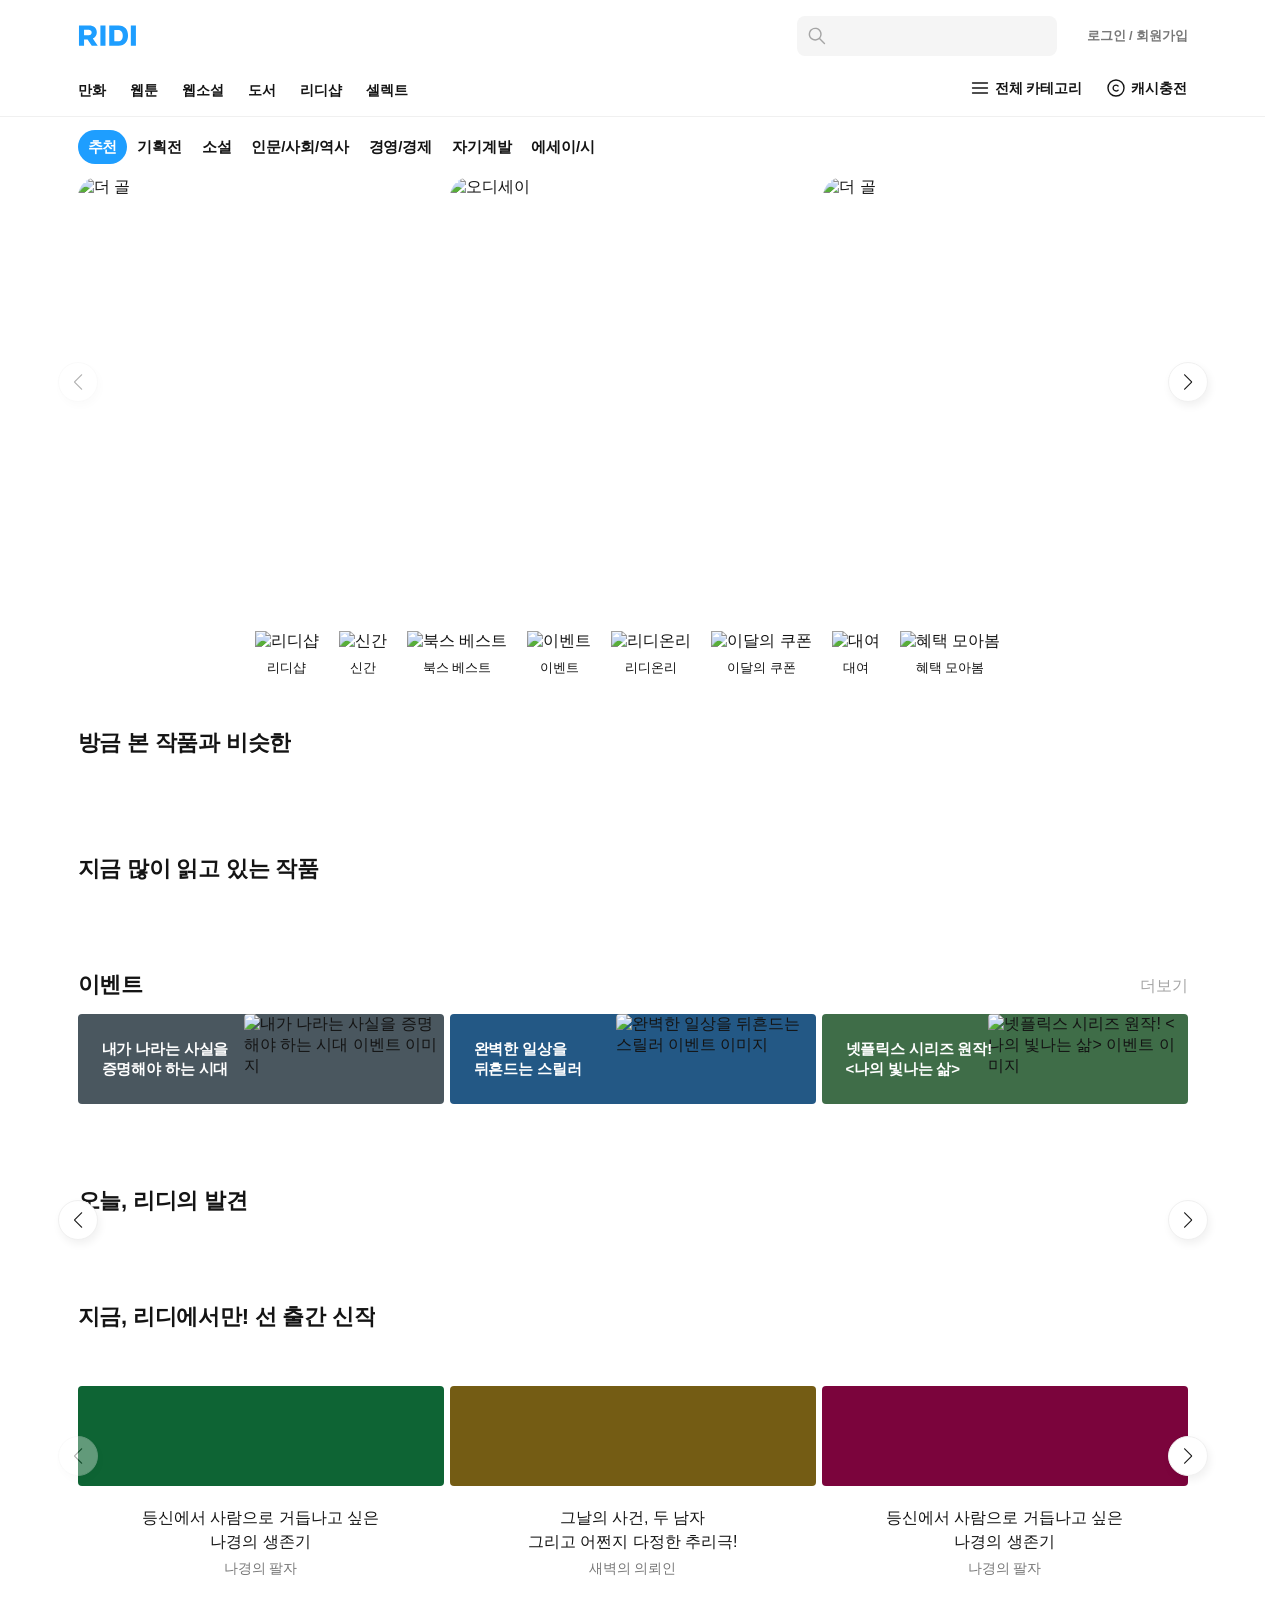
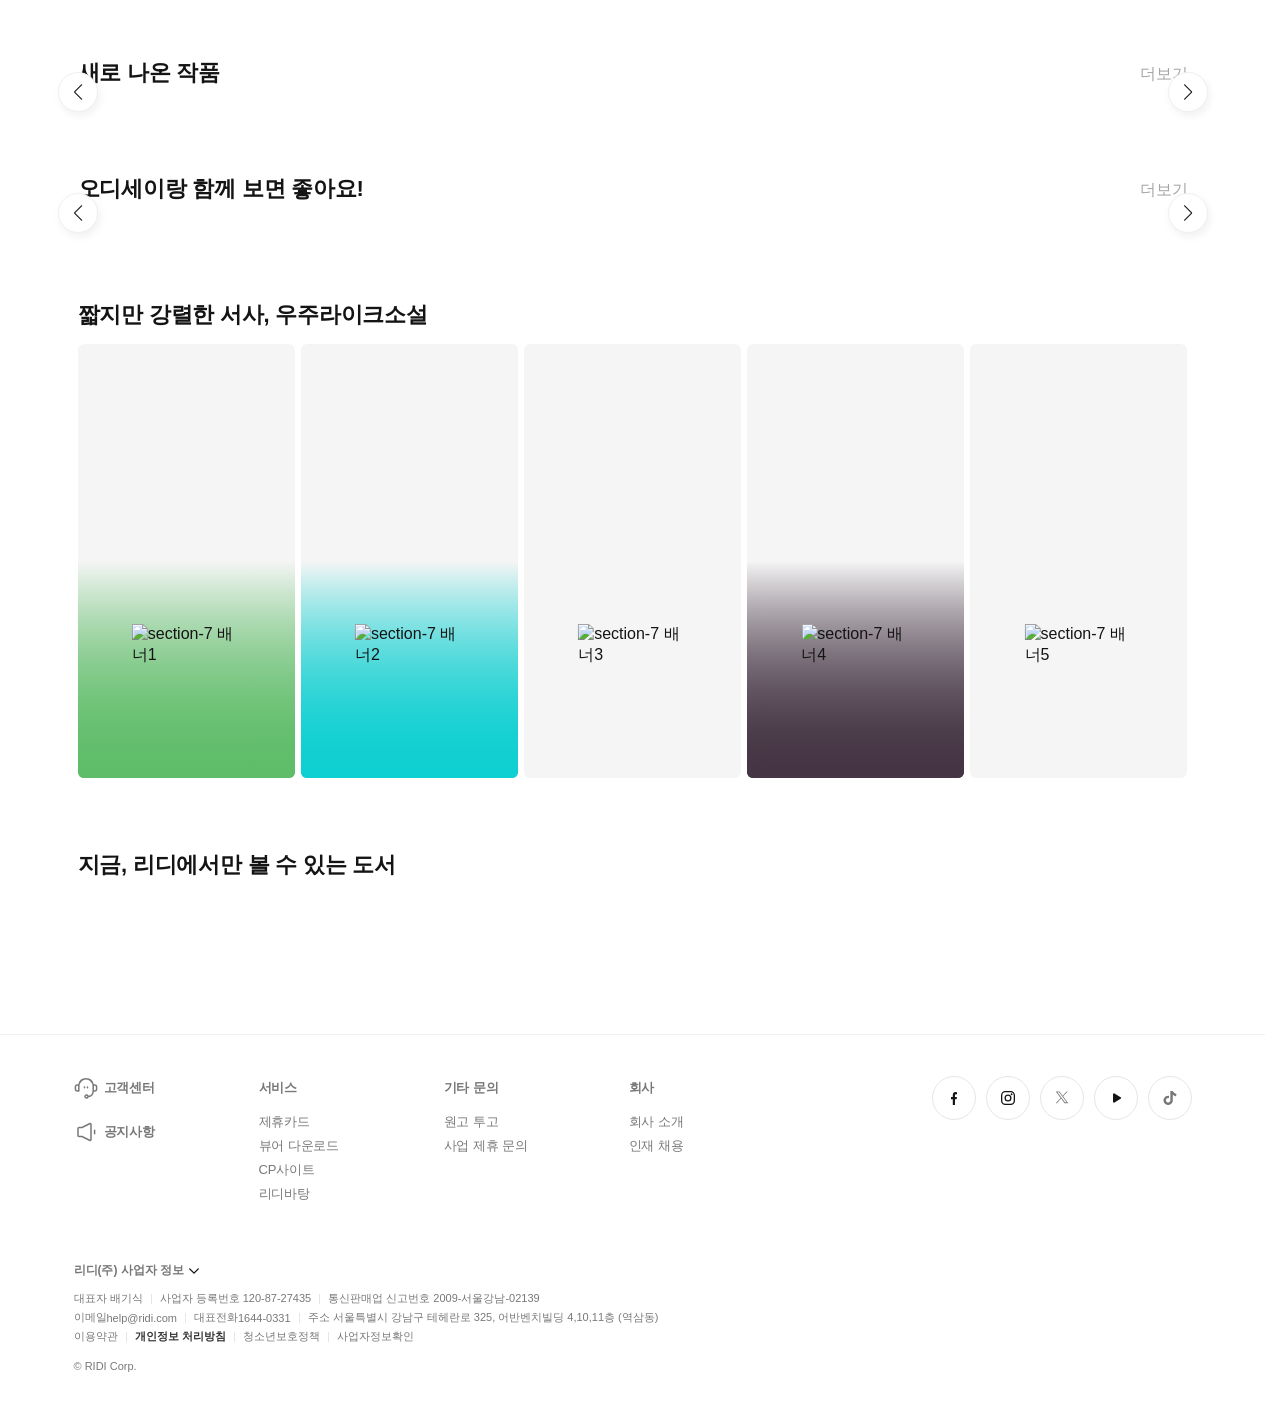
==== commit 27c350b1: "260910 : 미니프로젝트 진행중" ====
--- a/index.html
+++ b/index.html
@@ -14,7 +14,7 @@
 <body>
     <a href="#main" class="skip-nav">본문 바로가기</a>
     <div id="main" class="wrap">         
-        <div>
+        <div class="main-header">
             <header>
                 <div class="header-top">
                     <a href="/" class="logo">
@@ -412,7 +412,7 @@
             <button type="button" class="swiper-button-next"></button>      
         </div>
 
-        <div class="section-7">
+        <div class="section-8">
             <div class="heading">
                 <h2>짧지만 강렬한 서사, 우주라이크소설</h2>                                     
             </div> 
@@ -433,26 +433,26 @@
                     <li>
                         <a href="#">
                             <div class="cover"></div>
-                            <img src="https://active.ridibooks.com/ridibooks_banner/3dfb0f48-3d81-4730-b066-2077774e7c2c.png" alt="section-7 배너3">                            
+                            <img src="https://active.ridibooks.com/ridibooks_banner/5ab69eec-1a24-4c22-83f9-a20b1d7dd15c.png" alt="section-7 배너3">                            
                         </a>
                     </li>
                     <li>
                         <a href="#">
                             <div class="cover"></div>                                                          
-                            <img src="https://active.ridibooks.com/ridibooks_banner/3dfb0f48-3d81-4730-b066-2077774e7c2c.png" alt="section-7 배너4">
+                            <img src="https://active.ridibooks.com/ridibooks_banner/97178024-d2db-4cd0-b306-285272c58b07.png" alt="section-7 배너4">
                         </a>
                     </li>
                     <li>
                         <a href="#">
                             <div class="cover"></div>
-                            <img src="https://active.ridibooks.com/ridibooks_banner/3dfb0f48-3d81-4730-b066-2077774e7c2c.png" alt="section-7 배너5">
+                            <img src="https://active.ridibooks.com/ridibooks_banner/95d08fc7-9516-4718-8672-76abf151c38e.png" alt="section-7 배너5">
                         </a>
                     </li>
                 </ul>
             </div>
         </div>
 
-        <div class="section-8">            
+        <div class="section-9">            
             <div class="heading">
                 <h2>지금, 리디에서만 볼 수 있는 도서</h2>                     
             </div>            
--- a/css/common.css
+++ b/css/common.css
@@ -317,4 +317,22 @@
 
 [class^="section-"] .product-item-horizontal{
     display: flex;
+}
+
+/* 평점 및 리뷰 수 스타일 */
+.book-info .book-rating {
+    margin-top: 4px;
+    font-size: 13px;
+    font-weight: 700;
+    color: #dc3232;
+}
+
+.book-info .book-rating .star {
+    margin-right: 2px;
+    color: #dc3232;
+}
+
+.book-info .book-rating .review-count {
+    color: #999;
+    font-weight: 400;
 }
--- a/css/main.css
+++ b/css/main.css
@@ -111,7 +111,7 @@
 }
 
 .header-bottom nav ul li{    
-    font-size: 15px;
+    font-size: 14px;
     font-weight: 600;
 }
 
@@ -151,20 +151,20 @@
     line-height: 24px;
 }
 
-.tab-menu{
+.main-header .tab-menu{
     width: 1170px;    
     max-width: 1170px;    
     margin: 0 auto;    
 }
 
-.tab-menu ul{
+.main-header .tab-menu ul{
     display: flex;    
     padding: 13px 30px;
     overflow-x: auto;
     white-space: nowrap;
 }
 
-.tab-menu ul li a{
+.main-header .tab-menu ul li a{
     display: inline-block;
     padding: 7px 10px 8px;
     border-radius: 99px;
@@ -177,7 +177,7 @@
     transition: all 0.2s ease-in-out
 }
 
-.tab-menu ul li a.on{
+.main-header .tab-menu ul li a.on{
     background: #1E9EFF;
     color: #ffffff;
     cursor: default;
@@ -200,6 +200,7 @@
 .main-swiper .swiper-slide{
     width: 364px;
     height: 414px;
+    margin-right: 8px;
 }
 
 .main-swiper .swiper-slide .main-swiper__thumbnail{
@@ -252,7 +253,7 @@
 }
 
 /* 2. 섹션별 Swiper 이전/다음 버튼 공통 스타일 */
-:where(.main-swiper, .section-1, .section-2, .section-4, .section-5, .section-6, .section-7, .section-8) :where([class*="swiper-button-"]) {
+:where(.main-swiper, .section-1, .section-2, .section-4, .section-5, .section-6, .section-7, .section-8, .section-9, .swiper-section) :where([class*="swiper-button-"]) {
     position: absolute;
     top: 50%;
     width: 40px !important;
@@ -561,17 +562,17 @@
     line-height: 16px;
 }
 
-.section-7 .container ul{
+.section-8 .container ul{
     display: flex;
     gap: 6px;
 }
 
-.section-7 .container ul li{
+.section-8 .container ul li{
     position: relative;
     width: 20%;
 }
 
-.section-7 .container ul li a{
+.section-8 .container ul li a{
     position: relative;
     display: block;
     width: 217px;
@@ -582,39 +583,39 @@
     overflow: hidden;    
 }
 
-.section-7 .container ul li:nth-child(1) a{
+.section-8 .container ul li:nth-child(1) a{
     background-image: url("//active.ridibooks.com/ridibooks_banner/b8d5ce6b-8c0b-4cd9-abec-0a19398439eb.png");
 }
 
-.section-7 .container ul li:nth-child(2) a{
+.section-8 .container ul li:nth-child(2) a{
     background-image: url("//active.ridibooks.com/ridibooks_banner/75b02236-fc82-4b1d-85de-3a3d56af191b.png");
 }
 
-.section-7 .container ul li:nth-child(3) a{
+.section-8 .container ul li:nth-child(3) a{
     background-image: url("//active.ridibooks.com/ridibooks_banner/c32b3569-8655-4429-994d-2674598ef1e2.png");
 }
 
-.section-7 .container ul li:nth-child(4) a{
+.section-8 .container ul li:nth-child(4) a{
     background-image: url("//active.ridibooks.com/ridibooks_banner/f5c24bc4-ca52-42f2-8ca0-0b15b5b62abe.png");
 }
 
-.section-7 .container ul li:nth-child(5) a{
+.section-8 .container ul li:nth-child(5) a{
     background-image: url("//active.ridibooks.com/ridibooks_banner/af16453d-2c86-4647-a9a8-d0c98943c362.jpg");
 }
 
-.section-7 .container ul li:nth-child(1) a .cover{
+.section-8 .container ul li:nth-child(1) a .cover{
     background-image: linear-gradient(to top, rgb(95, 189, 105), rgba(95, 189, 105, 0)), linear-gradient(to top, rgb(95, 189, 105), rgba(95, 189, 105, 0));
 }
 
-.section-7 .container ul li:nth-child(2) a .cover{
+.section-8 .container ul li:nth-child(2) a .cover{
     background-image: linear-gradient(to top, rgb(14, 207, 209), rgba(14, 207, 209, 0)), linear-gradient(to top, rgb(14, 207, 209), rgba(14, 207, 209, 0));
 }
 
-.section-7 .container ul li:nth-child(4) a .cover{
+.section-8 .container ul li:nth-child(4) a .cover{
     background-image: linear-gradient(to top, rgb(69, 53, 68), rgba(69, 53, 68, 0)), linear-gradient(to top, rgb(69, 53, 68), rgba(69, 53, 68, 0));
 }
 
-.section-7 .container ul li a .cover{
+.section-8 .container ul li a .cover{
     position: absolute;
     left: 0px;
     bottom: 0px;
@@ -623,7 +624,7 @@
     padding-bottom: 100%;
 }
 
-.section-7 .container ul li a > img{
+.section-8 .container ul li a > img{
     position: absolute;
     left: 50%;
     bottom: 28px;
@@ -631,4 +632,25 @@
     max-width: 180px;
     height: 126px;
     object-fit: contain;    
+}
+
+/* 메인 페이지 상품 정보 레이아웃 */
+.book-info {
+    margin-top: 8px;
+    text-align: left;
+}
+
+.book-info .book-title {
+    font-size: 14px;
+    font-weight: 600;
+    color: #111;
+    overflow: hidden;
+    text-overflow: ellipsis;
+    white-space: nowrap; /* 제목이 길 경우 한 줄로 생략 */
+}
+
+.book-info .book-author {
+    font-size: 13px;
+    color: #888;
+    margin-top: 2px;
 }
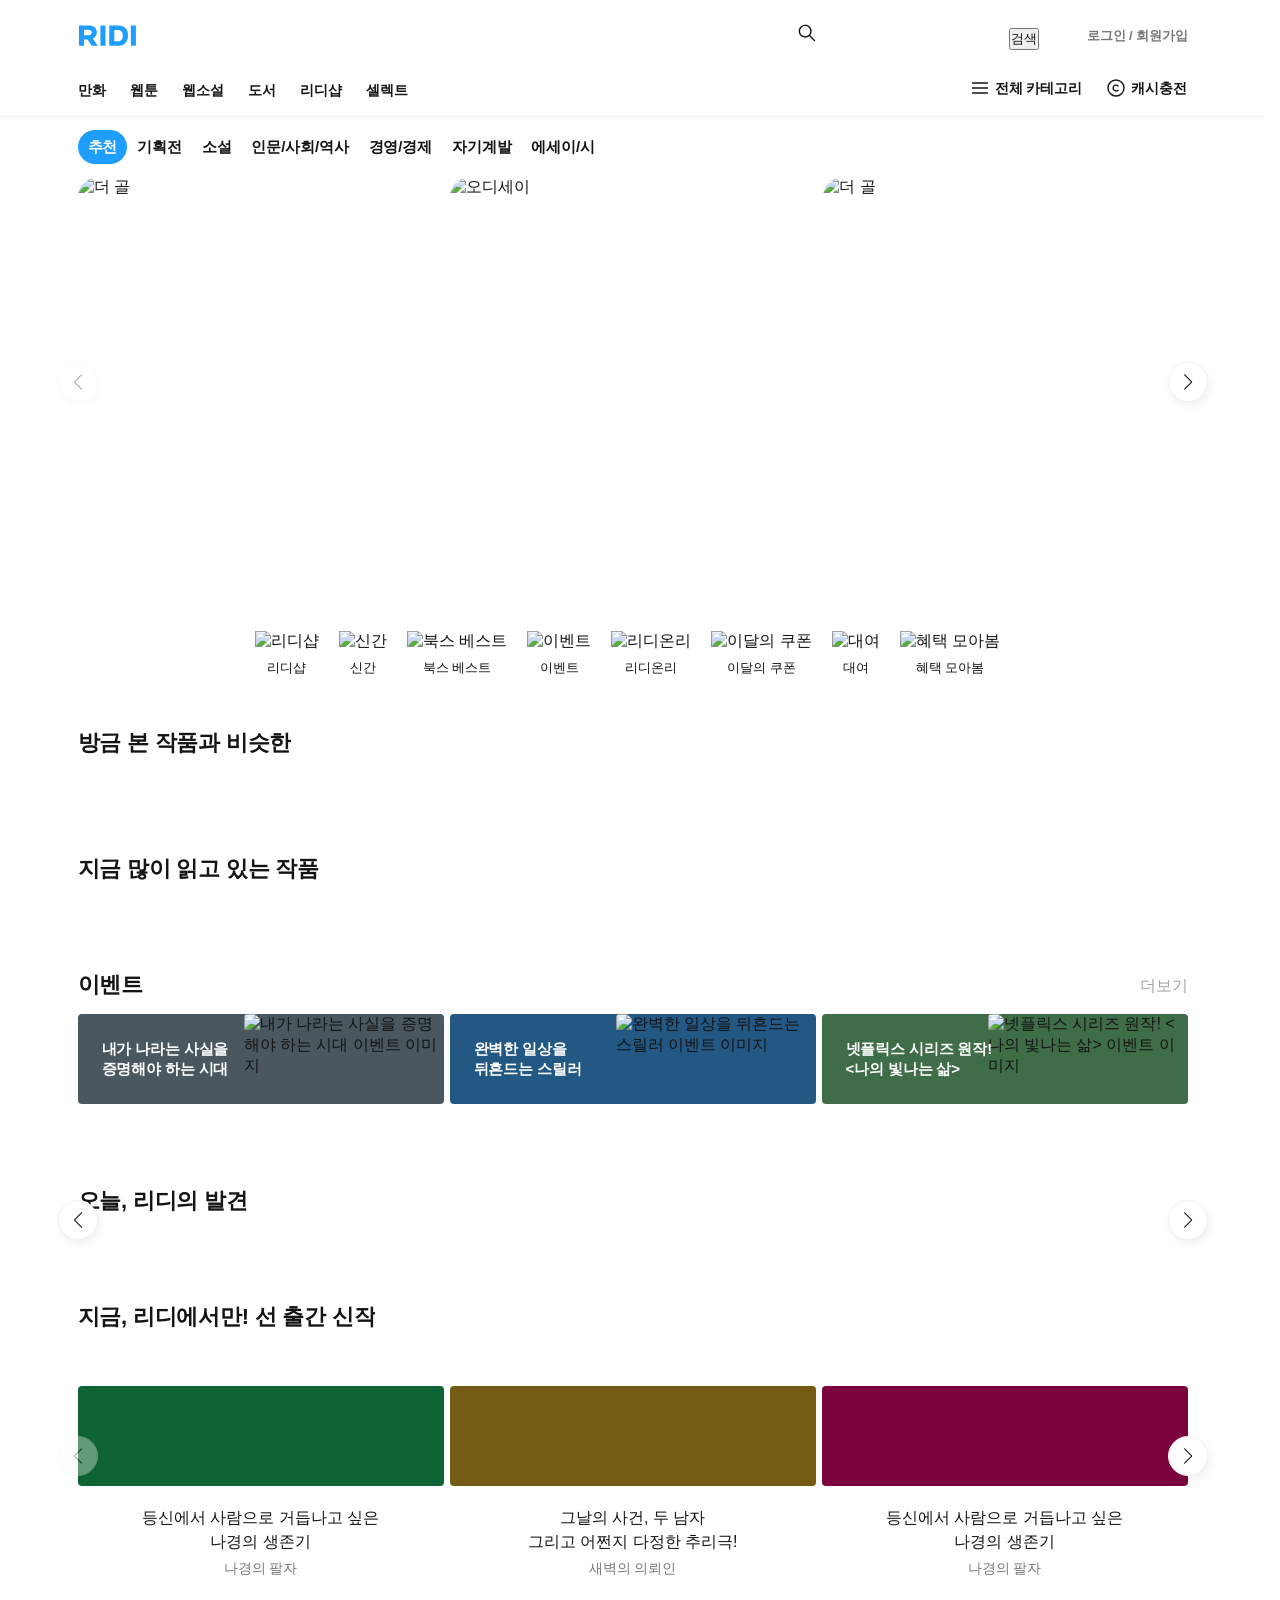
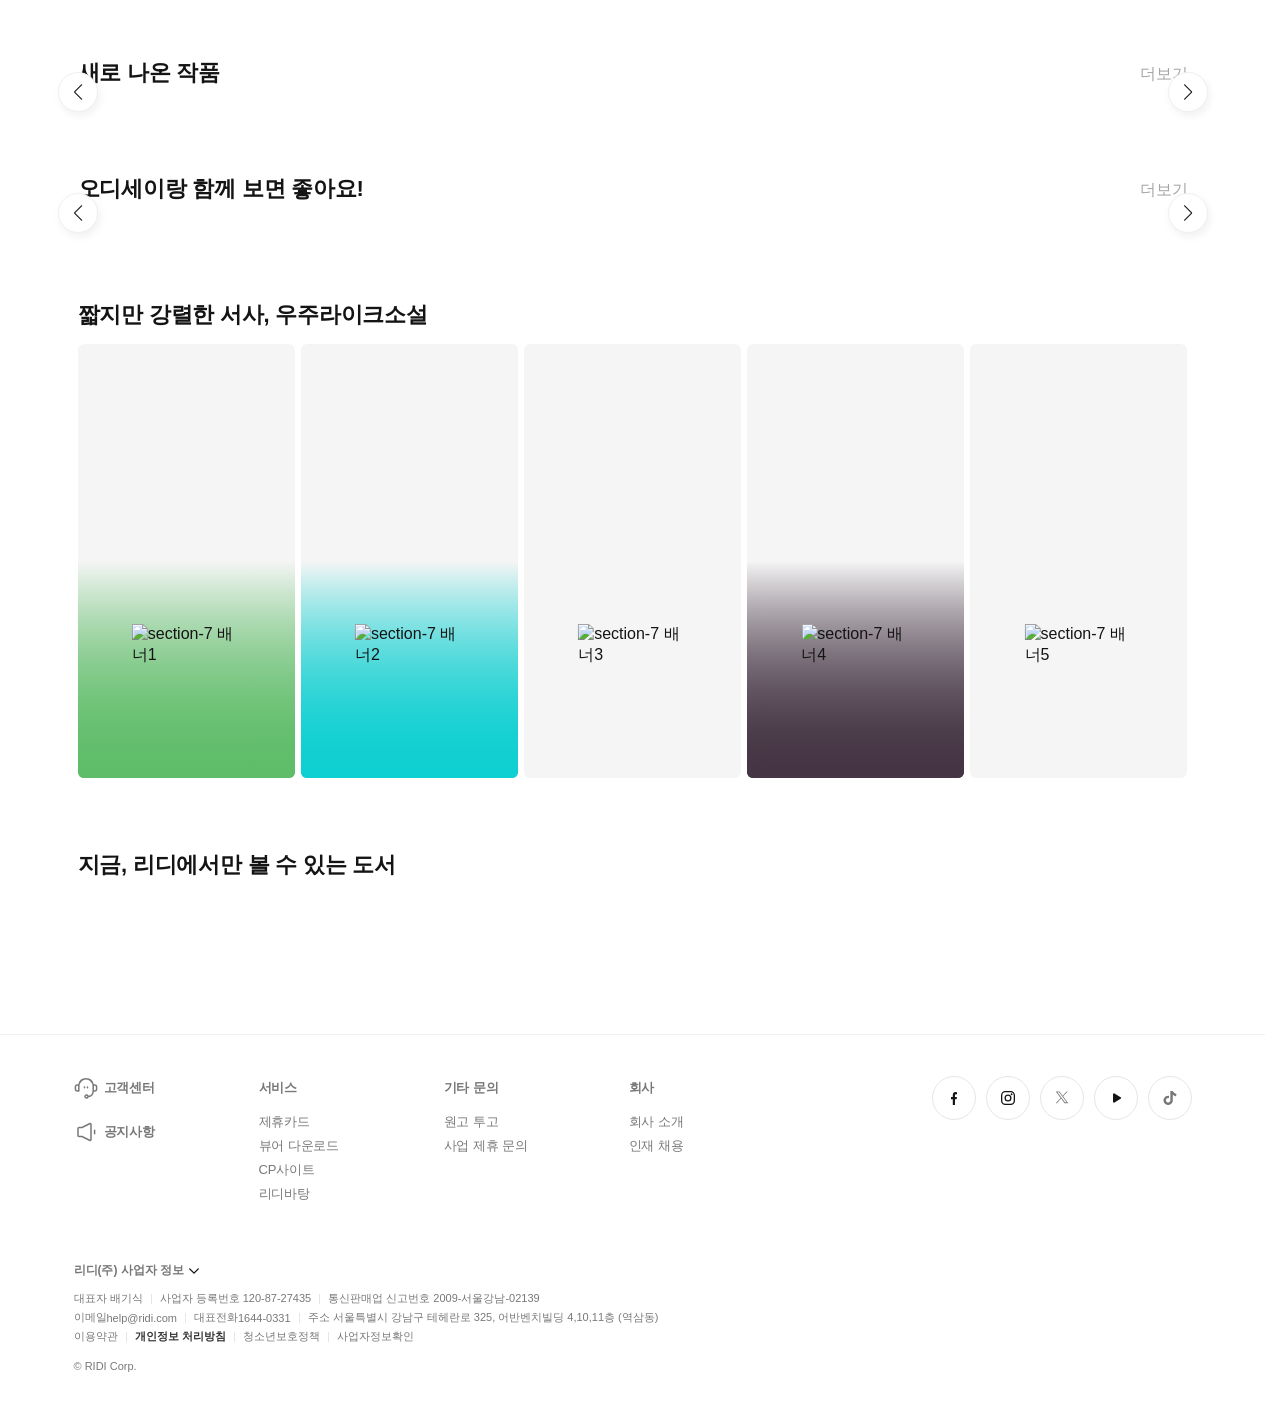
==== commit 3c08f7d8: "26.09.10 : 미니프로젝트 마크업 검사 수정" ====
--- a/index.html
+++ b/index.html
@@ -17,12 +17,12 @@
         <div class="main-header">
             <header>
                 <div class="header-top">
-                    <a href="/" class="logo">
+                    <a href="/index.html" class="logo">
                         <svg xmlns="http://www.w3.org/2000/svg" fill="none" viewBox="0 0 66 25" class="fig-1so0vu4"><path fill="#1E9EFF" d="M20.29 8.281v.063c0 3.306-1.612 5.8-4.546 7.08l5.608 8.155h-6.8l-4.778-7.097H5.787v7.102H0V.52h11.444c5.457 0 8.846 2.974 8.846 7.76m-9.167 3.454c2.076 0 3.317-1.45 3.317-3.138v-.062c0-2.258-1.853-3.17-3.411-3.17H5.787v6.37zM24.37.52h5.786v23.063h-5.786zm20.668 0H34.39v23.063h10.65c7.117 0 10.73-4.85 10.73-11.53v-.061C55.77 5.343 52.156.52 45.04.52m4.724 11.592c0 3.697-1.63 6.448-5.384 6.448h-4.202V5.54h4.202c3.755 0 5.385 2.774 5.385 6.511zM58.94.52h5.786v23.063H58.94z"></path></svg>    
                     </a>                    
                     <div class="header-right">
                         <div class="header-search">
-                            <label>
+                            <div class="search-form">
                                 <svg xmlns="http://www.w3.org/2000/svg" width="1em" height="1em" fill="currentColor" viewBox="0 0 20 20" class="fig-1i7afuk"><path fill-rule="evenodd" d="M13.28 8.18a5.1 5.1 0 1 1-10.2 0 5.1 5.1 0 0 1 10.2 0m-1.031 5.069a6.5 6.5 0 1 1 .991-.989l4.695 4.695a.7.7 0 1 1-.99.99z"></path></svg>
 
                                 <input type="search">
@@ -44,7 +44,7 @@
                                 </button>
 
                                 <button type="button">검색</button>
-                            </label>
+                            </div>
                         </div>
 
                         <div class="header-join">
@@ -173,49 +173,49 @@
                 <ul>
                     <li>
                         <a href="#">
-                            <img alt="리디샵" src="//active.ridibooks.com/ridibooks_banner/7a93aff9-613f-4ac8-ae01-1db074a75310.png" loading="eager">
+                            <img alt="리디샵" src="//active.ridibooks.com/ridibooks_banner/7a93aff9-613f-4ac8-ae01-1db074a75310.png">
                         </a>
                         <span>리디샵</span>
                     </li>
                     <li>
                         <a href="#">
-                            <img alt="신간" src="https://active.ridibooks.com/quick-menu/light/new.d0c590b8b2fe4f364eadecb600491294.png" loading="eager">
+                            <img alt="신간" src="https://active.ridibooks.com/quick-menu/light/new.d0c590b8b2fe4f364eadecb600491294.png">
                         </a>
                         <span>신간</span>
                     </li>
                     <li>
                         <a href="#">
-                            <img alt="북스 베스트" src="https://active.ridibooks.com/quick-menu/light/bestseller.d954cea8b85b182e7cfbffdb9519bb07.png" loading="eager">
+                            <img alt="북스 베스트" src="https://active.ridibooks.com/quick-menu/light/bestseller.d954cea8b85b182e7cfbffdb9519bb07.png">
                         </a>
                         <span>북스 베스트</span>
                     </li>
                     <li>
                         <a href="#">
-                            <img alt="이벤트" src="https://active.ridibooks.com/quick-menu/light/event.895183ca4353ae354bca3f5e896cec55.png" loading="eager">
+                            <img alt="이벤트" src="https://active.ridibooks.com/quick-menu/light/event.895183ca4353ae354bca3f5e896cec55.png">
                         </a>
                         <span>이벤트</span>
                     </li>
                     <li>
                         <a href="#">
-                            <img alt="리디온리" src="https://active.ridibooks.com/quick-menu/light/only.7d71bce5c941b4fcb325ffac8ae50410.png" loading="eager">
+                            <img alt="리디온리" src="https://active.ridibooks.com/quick-menu/light/only.7d71bce5c941b4fcb325ffac8ae50410.png">
                         </a>
                         <span>리디온리</span>
                     </li>
                     <li>
                         <a href="#">
-                            <img alt="이달의 쿠폰" src="https://active.ridibooks.com/quick-menu/light/coupon.3934aadf872c47ffcc59586ce12c6c34.png" loading="eager">
+                            <img alt="이달의 쿠폰" src="https://active.ridibooks.com/quick-menu/light/coupon.3934aadf872c47ffcc59586ce12c6c34.png">
                         </a>
                         <span>이달의 쿠폰</span>
                     </li>
                     <li>
                         <a href="#">
-                            <img alt="대여" src="https://active.ridibooks.com/quick-menu/light/rent.f61ca0abf4a6d0d5eb18fc65f3f3902b.png" loading="eager">
+                            <img alt="대여" src="https://active.ridibooks.com/quick-menu/light/rent.f61ca0abf4a6d0d5eb18fc65f3f3902b.png">
                         </a>
                         <span>대여</span>
                     </li>
                     <li>
                         <a href="#">
-                            <img alt="혜택 모아봄" src="https://active.ridibooks.com/quick-menu/light/promotion_map.3199d6755aef129b824783b255e3f1a1.png" loading="eager">
+                            <img alt="혜택 모아봄" src="https://active.ridibooks.com/quick-menu/light/promotion_map.3199d6755aef129b824783b255e3f1a1.png">
                         </a>
                         <span>혜택 모아봄</span>
                     </li>
@@ -276,9 +276,9 @@
                 <li>
                     <a href="#">
                         <div>
-                            <span>넷플릭스 시리즈 원작!<br><나의 빛나는 삶></span>
+                            <span>넷플릭스 시리즈 원작!<br>&lt;나의 빛나는 삶&gt;</span>
                         </div>                        
-                        <img alt="넷플릭스 시리즈 원작! <나의 빛나는 삶> 이벤트 이미지" src="//active.ridibooks.com/ridibooks_banner/ba7dbd76-5931-4efd-9e79-a43acd1c09be.png">
+                        <img alt="넷플릭스 시리즈 원작! &lt;나의 빛나는 삶&gt; 이벤트 이미지" src="//active.ridibooks.com/ridibooks_banner/ba7dbd76-5931-4efd-9e79-a43acd1c09be.png">
                     </a>
                 </li>
             </ul>
@@ -597,10 +597,10 @@
                 </div>
             </div>            
         </footer>
-    </div>    
+    </div>
+    <!-- Swiper JS -->
+    <script src="https://cdn.jsdelivr.net/npm/swiper@11/swiper-bundle.min.js"></script>
+    <script src="js/books.js"></script>
+    <script src="js/main.js"></script>
 </body>
-<!-- Swiper JS -->
-<script src="https://cdn.jsdelivr.net/npm/swiper@11/swiper-bundle.min.js"></script>
-<script src="js/books.js"></script>
-<script src="js/main.js"></script>    
 </html>
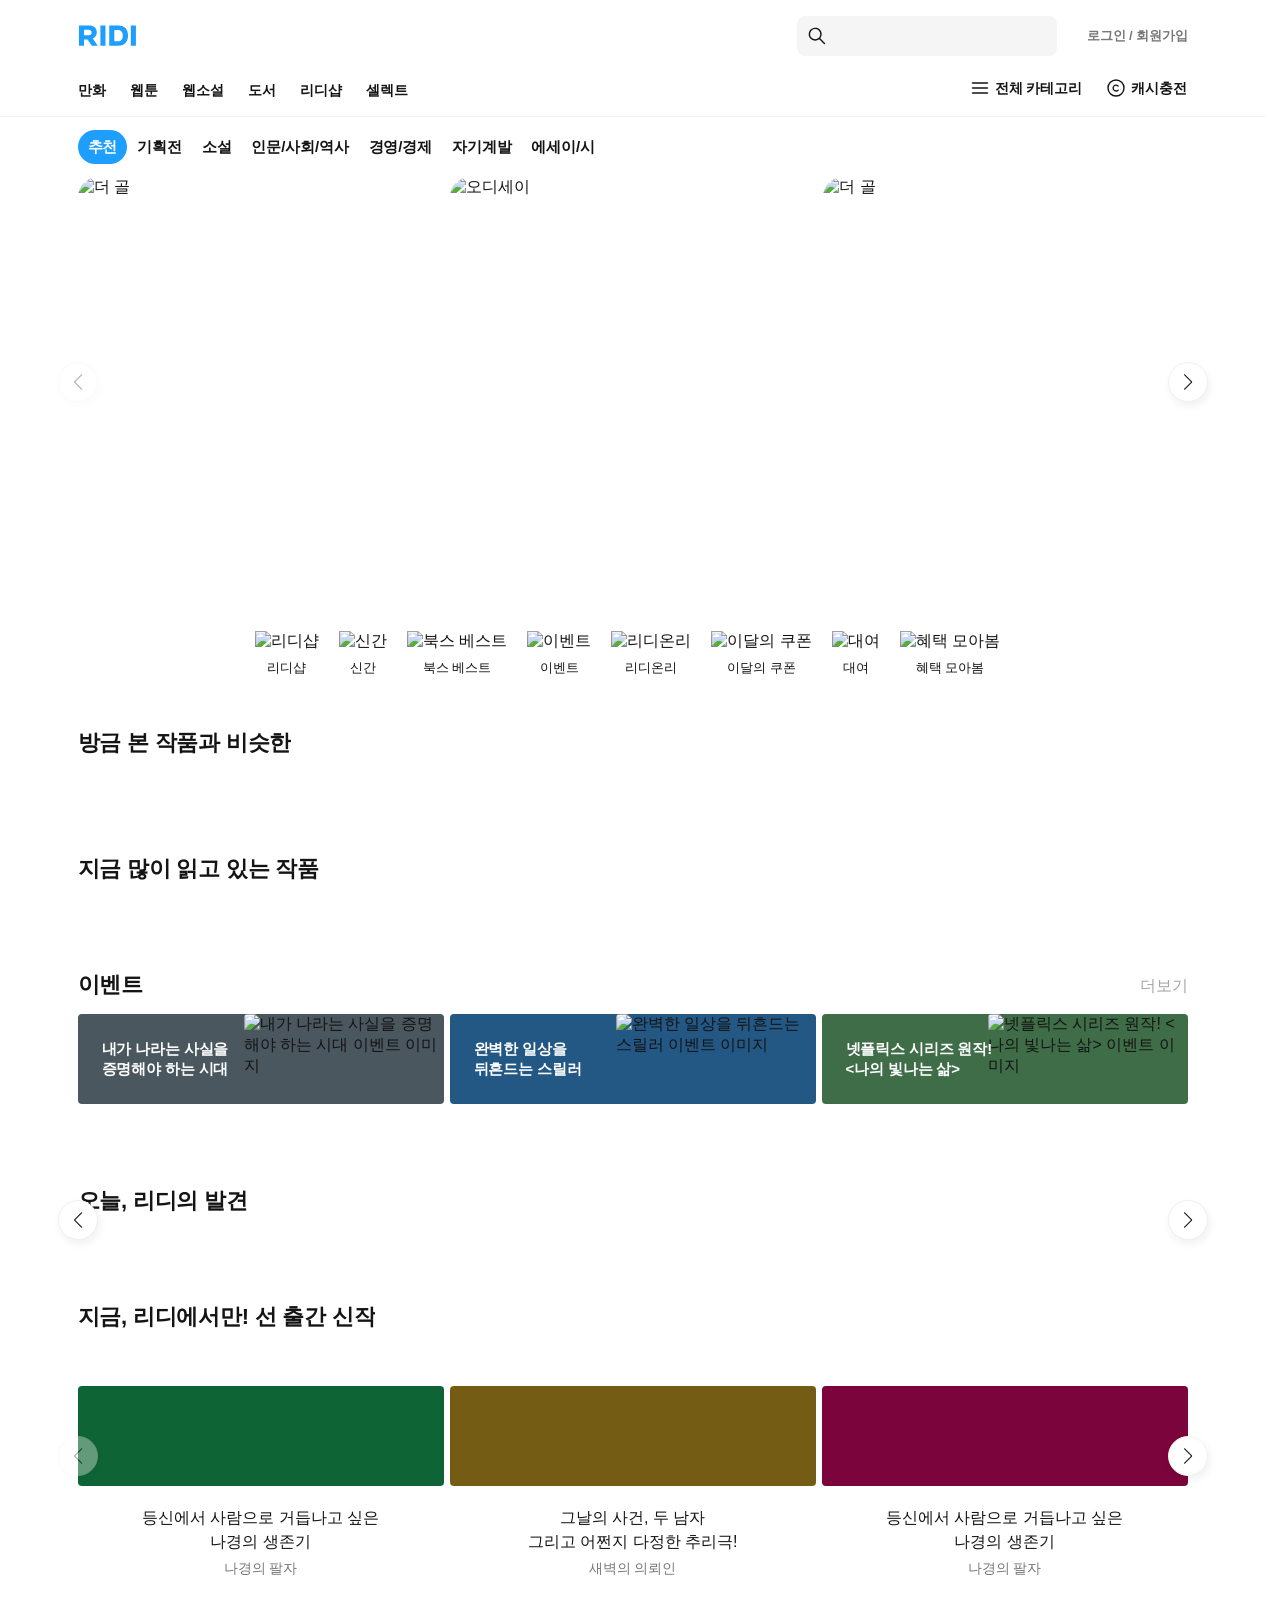
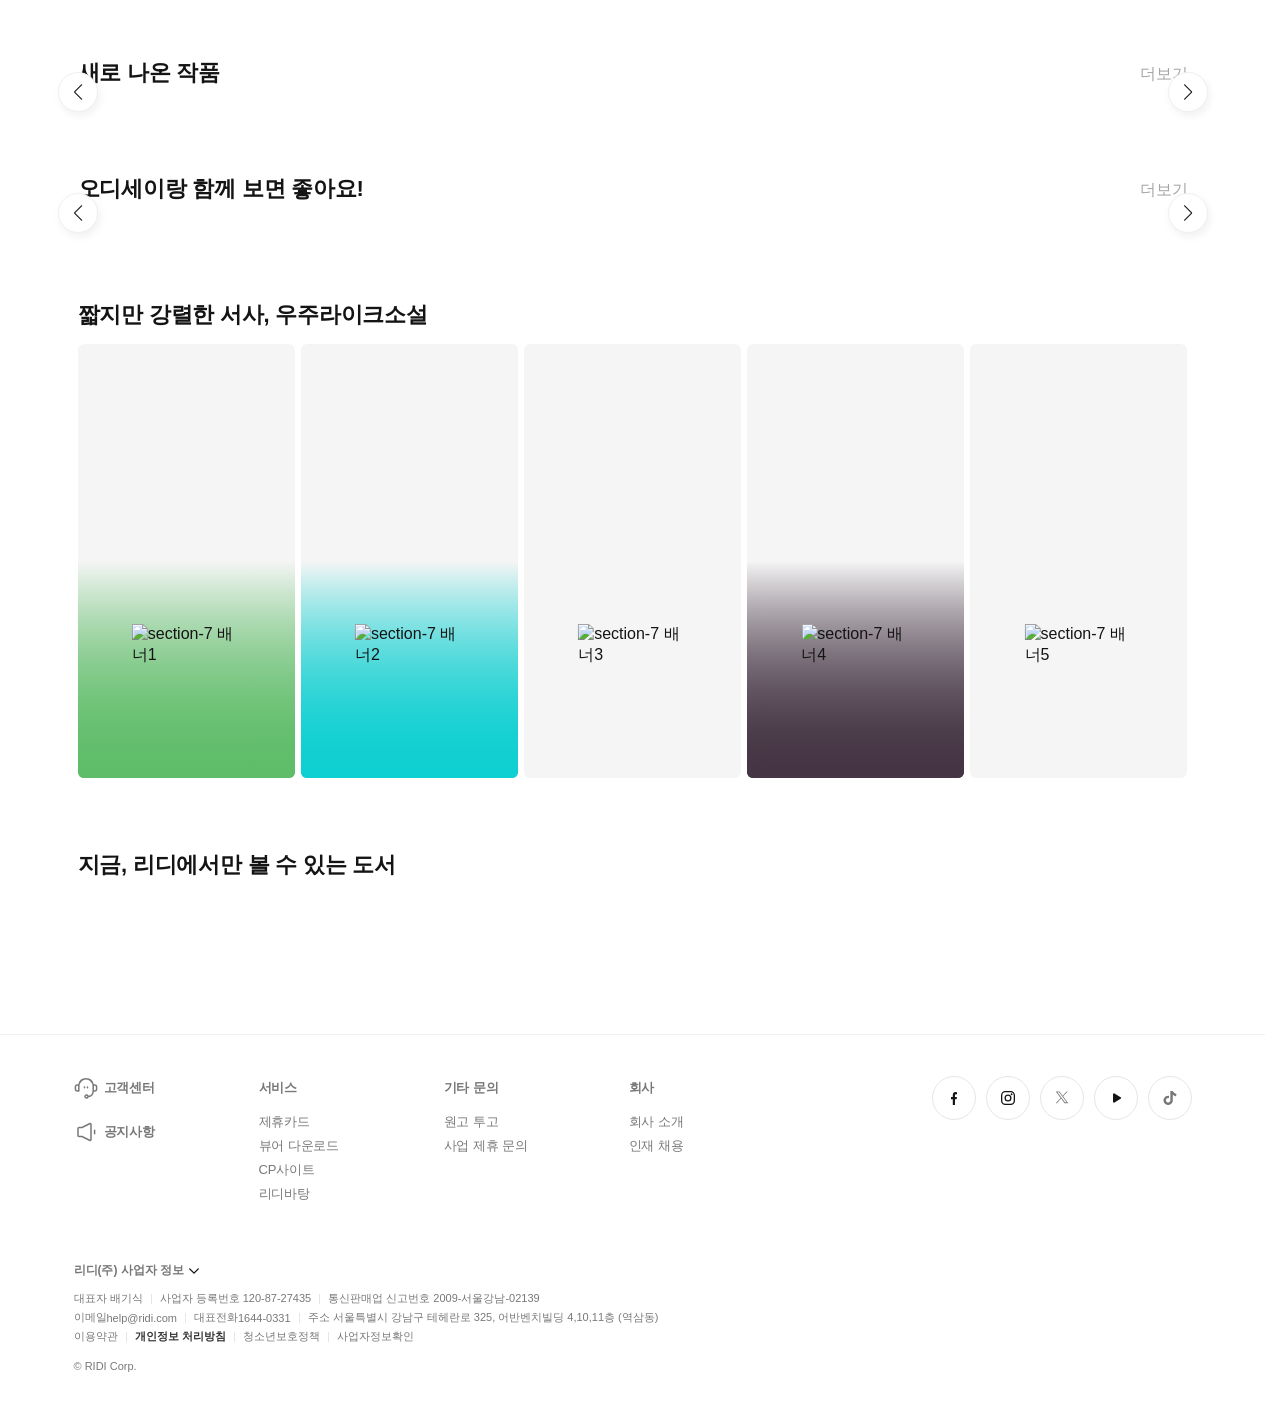
==== commit b27550c5: "260910 : 미니프로젝트 마크업 검사 수정중" ====
--- a/index.html
+++ b/index.html
@@ -17,13 +17,15 @@
         <div class="main-header">
             <header>
                 <div class="header-top">
-                    <a href="/index.html" class="logo">
+                    <a href="/" class="logo">
                         <svg xmlns="http://www.w3.org/2000/svg" fill="none" viewBox="0 0 66 25" class="fig-1so0vu4"><path fill="#1E9EFF" d="M20.29 8.281v.063c0 3.306-1.612 5.8-4.546 7.08l5.608 8.155h-6.8l-4.778-7.097H5.787v7.102H0V.52h11.444c5.457 0 8.846 2.974 8.846 7.76m-9.167 3.454c2.076 0 3.317-1.45 3.317-3.138v-.062c0-2.258-1.853-3.17-3.411-3.17H5.787v6.37zM24.37.52h5.786v23.063h-5.786zm20.668 0H34.39v23.063h10.65c7.117 0 10.73-4.85 10.73-11.53v-.061C55.77 5.343 52.156.52 45.04.52m4.724 11.592c0 3.697-1.63 6.448-5.384 6.448h-4.202V5.54h4.202c3.755 0 5.385 2.774 5.385 6.511zM58.94.52h5.786v23.063H58.94z"></path></svg>    
                     </a>                    
                     <div class="header-right">
                         <div class="header-search">
                             <div class="search-form">
-                                <svg xmlns="http://www.w3.org/2000/svg" width="1em" height="1em" fill="currentColor" viewBox="0 0 20 20" class="fig-1i7afuk"><path fill-rule="evenodd" d="M13.28 8.18a5.1 5.1 0 1 1-10.2 0 5.1 5.1 0 0 1 10.2 0m-1.031 5.069a6.5 6.5 0 1 1 .991-.989l4.695 4.695a.7.7 0 1 1-.99.99z"></path></svg>
+                                <svg xmlns="http://www.w3.org/2000/svg" width="1em" height="1em" fill="currentColor" viewBox="0 0 20 20" class="fig-1i7afuk">
+                                    <path fill-rule="evenodd" d="M13.28 8.18a5.1 5.1 0 1 1-10.2 0 5.1 5.1 0 0 1 10.2 0m-1.031 5.069a6.5 6.5 0 1 1 .991-.989l4.695 4.695a.7.7 0 1 1-.99.99z"></path>
+                                </svg>
 
                                 <input type="search">
 
@@ -37,7 +39,7 @@
                                         aria-hidden="true">
                                         <path fill="currentColor"
                                             fill-rule="evenodd"
-                                            d="M16 8A8 8 0 1 1 0 8a8 8 0 0 1 16 0M5.076 5.076a.6.6 0 0 1 .848 0L8 7.15l2.076-2.075a.6.6 0 0 1 .848.848L8.85 8l2.075 2.076a.6.6 0 0 1-.848.848L8 8.85l-2.076 2.075a.6.6 0 1 1-.848-.848L7.15 8 5.076 5.924a.6.6 0 0 1 0-.848"
+                                            d="M16 8A8 8 0 1 1 0 8a8 8 0 0 1 16 0M5.076 5.076a.6.6 0 0 1 .848 0L8 7.15l2.076-2.075a.6.6 0 0 1 .848.848L8.85 8l2.075 2.076a.6.6 0 0 1-.848.848L8 8.85l-2.076 2.075a.6.6 0 0 1-.848-.848L8 8.85l-2.076 2.075a.6.6 0 1 1-.848-.848L7.15 8 5.076 5.924a.6.6 0 0 1 0-.848"
                                             clip-rule="evenodd">
                                         </path>
                                     </svg>
--- a/css/main.css
+++ b/css/main.css
@@ -28,7 +28,7 @@
     font-size: 20px;
 }
 
-.header-top .header-right .header-search label {
+.header-top .header-right .header-search .search-form {
     display: flex;
     align-items: center;
     height: 40px;
@@ -37,7 +37,7 @@
     border-radius: 8px;
 }
 
-.header-search label > svg path{    
+.header-search .search-form > svg {    
     color: #a5a5a5;
     font-size: 20px;
     margin-right: 12px;
@@ -76,7 +76,7 @@
     color: rgb(120, 120, 120);
 }
 
-.header-top .header-right .header-search label > button:not(.search-clear) {
+.header-top .header-right .header-search .search-form > button:not(.search-clear) {
     position: absolute;
     width: 1px;
     height: 1px;
